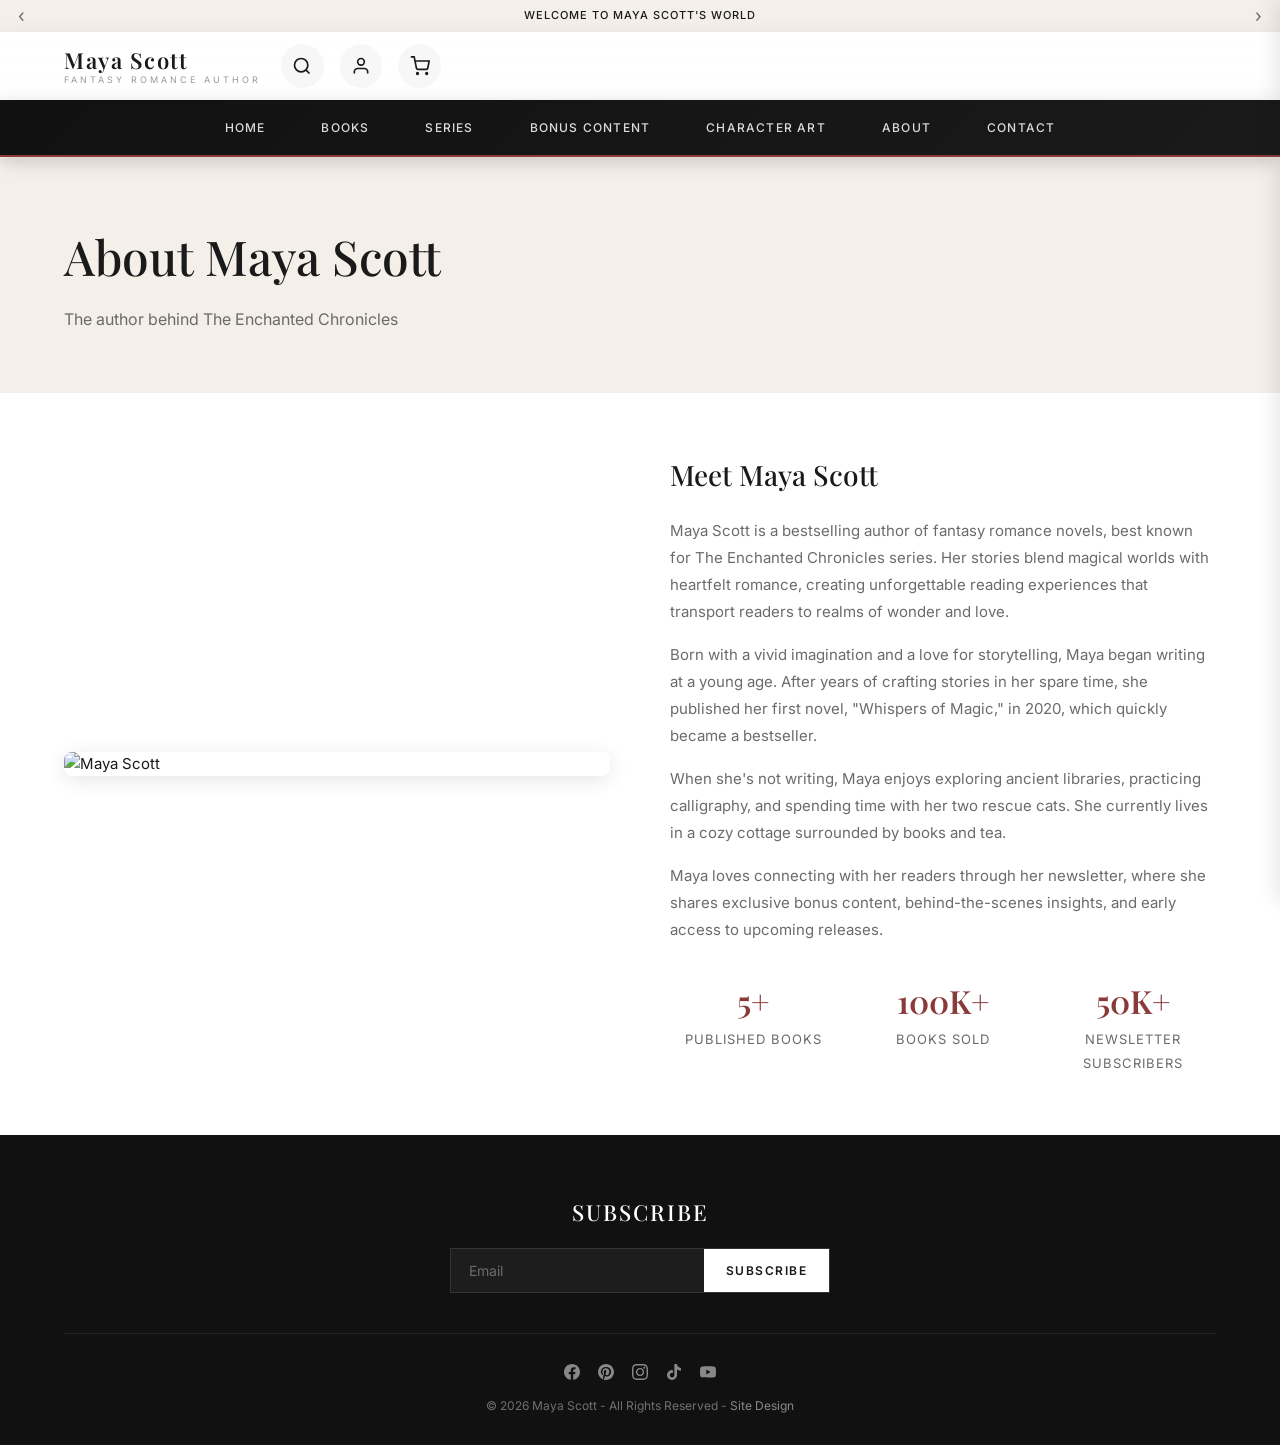
==== about.html @ 115604c7 "Initial commit — static author website prototype with 9 pages, client-side cart, and placeholder con" ====
<!DOCTYPE html>
<html lang="en">
<head>
  <meta charset="UTF-8">
  <meta name="viewport" content="width=device-width, initial-scale=1.0">
  <title>About - Maya Scott</title>
  <link rel="preconnect" href="https://fonts.googleapis.com">
  <link rel="preconnect" href="https://fonts.gstatic.com" crossorigin>
  <link href="https://fonts.googleapis.com/css2?family=Playfair+Display:ital,wght@0,400;0,500;0,600;0,700;1,400;1,500&family=Inter:wght@300;400;500;600&display=swap" rel="stylesheet">
  <link rel="stylesheet" href="css/style.css">
</head>
<body>
  <a class="skip-link" href="#MainContent">Skip to content</a>

  <!-- Cart Drawer -->
  <div class="cart-drawer-overlay" id="cartOverlay"></div>
  <div class="cart-drawer" id="cartDrawer">
    <div class="cart-drawer-header">
      <h3>Your cart</h3>
      <button class="cart-drawer-close" id="cartClose">&times;</button>
    </div>
    <div class="cart-drawer-body">
      <div class="cart-empty">
        <p>Your cart is empty</p>
        <a href="#" class="btn btn-primary btn-sm" id="continueShopping">Continue shopping</a>
        <div class="cart-login-prompt">
          <p>Have an account?</p>
          <a href="#">Log in</a> to check out faster.
        </div>
      </div>
    </div>
  </div>


  <!-- Announcement Bar Slider -->
  <div class="announcement-bar">
    <div class="announcement-slider" id="announcementSlider">
      <div class="announcement-slide active">Welcome to Maya Scott's World</div>
      <div class="announcement-slide">NEW RELEASE COMING SOON!</div>
      <div class="announcement-slide">FOLLOW MAYA ON SOCIALS</div>
      <div class="announcement-slide">GET EXCLUSIVE BONUS CONTENT!</div>
    </div>
    <button class="announcement-prev" id="announcePrev">&lsaquo;</button>
    <button class="announcement-next" id="announceNext">&rsaquo;</button>
  </div>

  <!-- Header -->
  <header class="site-header">
    <div class="header-inner">
      <button class="mobile-menu-btn" id="mobileMenuBtn" aria-label="Menu">
        <span></span><span></span><span></span>
      </button>

      <div class="logo">
        <a href="index.html">
          <span class="logo-name">Maya Scott</span>
          <span class="logo-tagline">Fantasy Romance Author</span>
        </a>
      </div>

      <div class="header-icons">
        <button class="header-icon search-toggle" id="searchToggle" aria-label="Search">
          <svg viewBox="0 0 24 24" fill="none" stroke="currentColor" stroke-width="2"><circle cx="11" cy="11" r="8"/><path d="M21 21l-4.35-4.35"/></svg>
        </button>
        <a href="#" class="header-icon" aria-label="Log in">
          <svg viewBox="0 0 24 24" fill="none" stroke="currentColor" stroke-width="2"><path d="M20 21v-2a4 4 0 0 0-4-4H8a4 4 0 0 0-4 4v2"/><circle cx="12" cy="7" r="4"/></svg>
        </a>
        <button class="header-icon cart-toggle" id="cartToggle" aria-label="Cart">
          <svg viewBox="0 0 24 24" fill="none" stroke="currentColor" stroke-width="2"><circle cx="9" cy="21" r="1"/><circle cx="20" cy="21" r="1"/><path d="M1 1h4l2.68 13.39a2 2 0 0 0 2 1.61h9.72a2 2 0 0 0 2-1.61L23 6H6"/></svg>
        </button>
      </div>
    </div>

    <!-- Main Navigation -->
    <nav class="main-nav" id="mainNav">
      <ul class="nav-list">
        <li><a href="index.html">Home</a></li>
        <li><a href="books.html">Books</a></li>
        <li><a href="series.html">Series</a></li>
        <li><a href="bonus-content.html">Bonus Content</a></li>
        <li><a href="character-art.html">Character Art</a></li>
        <li><a href="about.html">About</a></li>
        <li><a href="contact.html">Contact</a></li>
      </ul>
    </nav>

    <!-- Search Overlay -->
    <div class="search-overlay" id="searchOverlay">
      <div class="search-modal">
        <button class="search-close" id="searchClose">&times;</button>
        <form class="search-form">
          <input type="text" placeholder="Search" autofocus>
          <button type="submit" aria-label="Search">
            <svg viewBox="0 0 24 24" fill="none" stroke="currentColor" stroke-width="2"><circle cx="11" cy="11" r="8"/><path d="M21 21l-4.35-4.35"/></svg>
          </button>
        </form>
      </div>
    </div>
  </header>

  <!-- Mobile Navigation Overlay -->
  <div class="mobile-nav-overlay" id="mobileNavOverlay">
    <div class="mobile-nav-panel">
      <button class="mobile-nav-close" id="mobileNavClose">&times;</button>
      <ul class="mobile-nav-list">
        <li><a href="index.html">Home</a></li>
        <li><a href="books.html">Books</a></li>
        <li><a href="series.html">Series</a></li>
        <li><a href="bonus-content.html">Bonus Content</a></li>
        <li><a href="character-art.html">Character Art</a></li>
        <li><a href="about.html">About</a></li>
        <li><a href="contact.html">Contact</a></li>
      </ul>
    </div>
  </div>

  <main id="MainContent">
    <!-- Page Header -->
    <section class="page-header">
      <div class="container">
        <h1>About Maya Scott</h1>
        <p>The author behind The Enchanted Chronicles</p>
      </div>
    </section>

    <!-- About Content -->
    <section class="about-section">
      <div class="container">
        <div class="about-content">
          <div class="about-image">
            <img src="https://placehold.co/500x600/d4c5b0/333333?text=Maya+Scott+Author+Photo" alt="Maya Scott">
          </div>
          <div class="about-text">
            <h2>Meet Maya Scott</h2>
            <p>Maya Scott is a bestselling author of fantasy romance novels, best known for The Enchanted Chronicles series. Her stories blend magical worlds with heartfelt romance, creating unforgettable reading experiences that transport readers to realms of wonder and love.</p>
            <p>Born with a vivid imagination and a love for storytelling, Maya began writing at a young age. After years of crafting stories in her spare time, she published her first novel, "Whispers of Magic," in 2020, which quickly became a bestseller.</p>
            <p>When she's not writing, Maya enjoys exploring ancient libraries, practicing calligraphy, and spending time with her two rescue cats. She currently lives in a cozy cottage surrounded by books and tea.</p>
            <p>Maya loves connecting with her readers through her newsletter, where she shares exclusive bonus content, behind-the-scenes insights, and early access to upcoming releases.</p>
            
            <div class="about-stats">
              <div class="stat-item">
                <span class="stat-number">5+</span>
                <span class="stat-label">Published Books</span>
              </div>
              <div class="stat-item">
                <span class="stat-number">100K+</span>
                <span class="stat-label">Books Sold</span>
              </div>
              <div class="stat-item">
                <span class="stat-number">50K+</span>
                <span class="stat-label">Newsletter Subscribers</span>
              </div>
            </div>
          </div>
        </div>
      </div>
    </section>
  </main>

  <!-- Footer -->
  <footer class="site-footer">
    <div class="container">
      <div class="footer-newsletter">
        <h3>SUBSCRIBE</h3>
        <form class="footer-newsletter-form" action="subscribe.php" method="POST">
          <input type="email" name="email" placeholder="Email" required>
          <button type="submit" class="btn-subscribe">Subscribe</button>
        </form>
      </div>
      <div class="footer-bottom">
        <div class="footer-social">
          <a href="#" aria-label="Facebook"><svg viewBox="0 0 24 24" fill="currentColor"><path d="M24 12.073c0-6.627-5.373-12-12-12s-12 5.373-12 12c0 5.99 4.388 10.954 10.125 11.854v-8.385H7.078v-3.47h3.047V9.43c0-3.007 1.792-4.669 4.533-4.669 1.312 0 2.686.235 2.686.235v2.953H15.83c-1.491 0-1.956.925-1.956 1.874v2.25h3.328l-.532 3.47h-2.796v8.385C19.612 23.027 24 18.062 24 12.073z"/></svg></a>
          <a href="#" aria-label="Pinterest"><svg viewBox="0 0 24 24" fill="currentColor"><path d="M12 0C5.373 0 0 5.372 0 12c0 5.084 3.163 9.426 7.627 11.174-.105-.949-.2-2.403.042-3.438.218-.932 1.407-5.965 1.407-5.965s-.359-.719-.359-1.782c0-1.668.967-2.914 2.171-2.914 1.023 0 1.518.769 1.518 1.69 0 1.029-.655 2.568-.994 3.995-.283 1.194.599 2.169 1.777 2.169 2.133 0 3.772-2.249 3.772-5.495 0-2.873-2.064-4.882-5.012-4.882-3.414 0-5.418 2.561-5.418 5.207 0 1.031.397 2.138.893 2.738a.36.36 0 0 1 .083.345l-.333 1.36c-.053.22-.174.267-.402.161-1.499-.698-2.436-2.889-2.436-4.649 0-3.785 2.75-7.262 7.929-7.262 4.163 0 7.398 2.967 7.398 6.931 0 4.136-2.607 7.464-6.227 7.464-1.216 0-2.359-.631-2.75-1.378l-.748 2.853c-.271 1.043-1.002 2.35-1.492 3.146C9.57 23.812 10.763 24 12 24c6.627 0 12-5.373 12-12 0-6.628-5.373-12-12-12z"/></svg></a>
          <a href="#" aria-label="Instagram"><svg viewBox="0 0 24 24" fill="currentColor"><path d="M12 2.163c3.204 0 3.584.012 4.85.07 3.252.148 4.771 1.691 4.919 4.919.058 1.265.069 1.645.069 4.849 0 3.205-.012 3.584-.069 4.849-.149 3.225-1.664 4.771-4.919 4.919-1.266.058-1.644.07-4.85.07-3.204 0-3.584-.012-4.849-.07-3.26-.149-4.771-1.699-4.919-4.92-.058-1.265-.07-1.644-.07-4.849 0-3.204.013-3.583.07-4.849.149-3.227 1.664-4.771 4.919-4.919 1.266-.057 1.645-.069 4.849-.069zm0-2.163c-3.259 0-3.667.014-4.947.072-4.358.2-6.78 2.618-6.98 6.98-.059 1.281-.073 1.689-.073 4.948 0 3.259.014 3.668.072 4.948.2 4.358 2.618 6.78 6.98 6.98 1.281.058 1.689.072 4.948.072 3.259 0 3.668-.014 4.948-.072 4.354-.2 6.782-2.618 6.979-6.98.059-1.28.073-1.689.073-4.948 0-3.259-.014-3.667-.072-4.947-.196-4.354-2.617-6.78-6.979-6.98-1.281-.059-1.69-.073-4.949-.073zm0 5.838c-3.403 0-6.162 2.759-6.162 6.162s2.759 6.163 6.162 6.163 6.162-2.759 6.162-6.163c0-3.403-2.759-6.162-6.162-6.162zm0 10.162c-2.209 0-4-1.79-4-4 0-2.209 1.791-4 4-4s4 1.791 4 4c0 2.21-1.791 4-4 4zm6.406-11.845c-.796 0-1.441.645-1.441 1.44s.645 1.44 1.441 1.44c.795 0 1.439-.645 1.439-1.44s-.644-1.44-1.439-1.44z"/></svg></a>
          <a href="#" aria-label="TikTok"><svg viewBox="0 0 24 24" fill="currentColor"><path d="M12.525.02c1.31-.02 2.61-.01 3.91-.02.08 1.53.63 3.09 1.75 4.17 1.12 1.11 2.7 1.62 4.24 1.79v4.03c-1.44-.05-2.89-.35-4.2-.97-.57-.26-1.1-.59-1.62-.93-.01 2.92.01 5.84-.02 8.75-.08 1.4-.54 2.79-1.35 3.94-1.31 1.92-3.58 3.17-5.91 3.21-1.43.08-2.86-.31-4.08-1.03-2.02-1.19-3.44-3.37-3.65-5.71-.02-.5-.03-1-.01-1.49.18-1.9 1.12-3.72 2.58-4.96 1.66-1.44 3.98-2.13 6.15-1.72.02 1.48-.04 2.96-.04 4.44-.99-.32-2.15-.23-3.02.37-.63.41-1.11 1.04-1.36 1.75-.21.51-.15 1.07-.14 1.61.24 1.64 1.82 3.02 3.5 2.87 1.12-.01 2.19-.66 2.77-1.61.19-.33.4-.67.41-1.06.1-1.79.06-3.57.07-5.36.01-4.03-.01-8.05.02-12.07z"/></svg></a>
          <a href="#" aria-label="YouTube"><svg viewBox="0 0 24 24" fill="currentColor"><path d="M23.498 6.186a3.016 3.016 0 0 0-2.122-2.136C19.505 3.545 12 3.545 12 3.545s-7.505 0-9.377.505A3.017 3.017 0 0 0 .502 6.186C0 8.07 0 12 0 12s0 3.93.502 5.814a3.016 3.016 0 0 0 2.122 2.136c1.871.505 9.376.505 9.376.505s7.505 0 9.377-.505a3.015 3.015 0 0 0 2.122-2.136C24 15.93 24 12 24 12s0-3.93-.502-5.814zM9.545 15.568V8.432L15.818 12l-6.273 3.568z"/></svg></a>
        </div>
        <p>&copy; 2026 Maya Scott - All Rights Reserved - <a href="#">Site Design</a></p>
      </div>
    </div>
  </footer>

  <script src="js/main.js"></script>
</body>
</html>
---- css/style.css ----
*,
*::before,
*::after {
  box-sizing: border-box;
  margin: 0;
  padding: 0;
}

:root {
  --color-bg: #ffffff;
  --color-text: #1a1a1a;
  --color-text-light: #6b6b6b;
  --color-text-lighter: #999999;
  --color-accent: #8b3a3a;
  --color-border: #e8e8e8;
  --color-bg-dark: #111111;
  --color-bg-announce: #f4efe8;
  --color-bg-topbar: #0d0d0d;
  --color-sale: #d1453a;
  --color-sale-bg: #d1453a;
  --color-gold: #d4a017;
  --font-heading: 'Playfair Display', Georgia, 'Times New Roman', serif;
  --font-body: 'Inter', -apple-system, BlinkMacSystemFont, 'Segoe UI', Roboto, sans-serif;
  --max-width: 1200px;
}

html {
  scroll-behavior: smooth;
}

body {
  font-family: var(--font-body);
  font-size: 15px;
  color: var(--color-text);
  background: var(--color-bg);
  line-height: 1.6;
  overflow-x: hidden;
}

img {
  max-width: 100%;
  height: auto;
  display: block;
}

a {
  color: inherit;
  text-decoration: none;
  transition: color 0.2s, transform 0.3s;
}

ul {
  list-style: none;
}

button {
  font-family: inherit;
  cursor: pointer;
  border: none;
  background: none;
}

input {
  font-family: inherit;
}

.skip-link {
  position: absolute;
  top: -100px;
  left: 0;
  background: var(--color-text);
  color: #fff;
  padding: 8px 16px;
  z-index: 1000;
  font-size: 14px;
}

.skip-link:focus {
  top: 0;
}

.container {
  width: 100%;
  max-width: var(--max-width);
  margin: 0 auto;
  padding: 0 24px;
}

/* ===== ANIMATIONS ===== */
@keyframes fadeInUp {
  from {
    opacity: 0;
    transform: translateY(30px);
  }
  to {
    opacity: 1;
    transform: translateY(0);
  }
}

@keyframes fadeIn {
  from {
    opacity: 0;
  }
  to {
    opacity: 1;
  }
}

@keyframes scaleIn {
  from {
    opacity: 0;
    transform: scale(0.9);
  }
  to {
    opacity: 1;
    transform: scale(1);
  }
}

@keyframes float {
  0%, 100% {
    transform: translateY(0);
  }
  50% {
    transform: translateY(-10px);
  }
}

@keyframes pulse {
  0%, 100% {
    transform: scale(1);
  }
  50% {
    transform: scale(1.05);
  }
}

/* ===== GLOBAL ANIMATIONS ===== */
.hero,
.featured-collection,
.upcoming-section,
.character-art-section,
.bonus-content-section,
.testimonials,
.contact-section,
.about-section,
.books-section {
  animation: fadeInUp 0.6s ease-out;
}

.product-card,
.upcoming-card,
.character-card,
.bonus-card {
  animation: scaleIn 0.5s ease-out;
  transition: transform 0.3s ease, box-shadow 0.3s ease;
  transform-style: preserve-3d;
  perspective: 1000px;
}

.product-card:hover,
.upcoming-card:hover,
.character-card:hover,
.bonus-card:hover {
  transform: translateY(-8px) rotateX(5deg) rotateY(2deg);
  box-shadow: 0 12px 30px rgba(0,0,0,0.15);
}

.btn {
  transition: all 0.3s cubic-bezier(0.4, 0, 0.2, 1);
}

.btn:hover {
  transform: translateY(-2px) scale(1.02);
  box-shadow: 0 4px 15px rgba(0,0,0,0.2);
}

.btn:active {
  transform: translateY(0) scale(0.98);
}

.product-image img,
.upcoming-image img,
.character-image img {
  transition: transform 0.4s cubic-bezier(0.4, 0, 0.2, 1);
  backface-visibility: hidden;
}

.product-card:hover .product-image img,
.upcoming-card:hover .upcoming-image img,
.character-card:hover .character-image img {
  transform: scale(1.08) rotateX(-2deg);
}

.nav-list a {
  position: relative;
  transition: color 0.3s ease;
}

.nav-list a::after {
  content: '';
  position: absolute;
  bottom: -4px;
  left: 0;
  width: 0;
  height: 2px;
  background: var(--color-accent);
  transition: width 0.3s ease;
}

.nav-list a:hover::after {
  width: 100%;
}

.nav-list a:hover {
  color: var(--color-accent);
}

/* ===== CONTAINER ===== */
.container {
  width: 100%;
  max-width: var(--max-width);
  margin: 0 auto;
  padding: 0 24px;
  text-align: left;
}

/* ===== HERO SLIDES ===== */
.hero-slide {
  animation: fadeIn 0.8s ease-out;
}

.hero-slide img {
  transition: transform 0.5s ease;
}

.hero-slide:hover img {
  transform: scale(1.02);
}



/* ===== PRODUCT GRID ===== */
.product-grid {
  display: grid;
  grid-template-columns: repeat(auto-fill, minmax(210px, 1fr));
  gap: 20px;
}

/* ===== UNIFORM CARD STYLING ===== */
.product-card,
.upcoming-card,
.character-card,
.bonus-card {
  width: 100%;
  max-width: 280px;
  background: var(--color-bg);
  border-radius: 8px;
  overflow: hidden;
  box-shadow: 0 2px 12px rgba(0,0,0,0.06);
  display: flex;
  flex-direction: column;
  height: 100%;
  min-height: 420px;
}

.product-image,
.upcoming-image,
.character-image {
  width: 100%;
  aspect-ratio: 2/3;
  overflow: hidden;
  flex-shrink: 0;
}

.product-image img,
.upcoming-image img,
.character-image img {
  width: 100%;
  height: 100%;
  object-fit: cover;
  transition: transform 0.4s cubic-bezier(0.4, 0, 0.2, 1);
  backface-visibility: hidden;
}

.product-info,
.upcoming-info,
.character-info,
.bonus-content {
  padding: 20px;
  text-align: center;
  flex-grow: 1;
  display: flex;
  flex-direction: column;
  justify-content: space-between;
}

.product-info h3,
.upcoming-info h3,
.character-info h3,
.bonus-content h3 {
  font-family: var(--font-heading);
  font-size: 16px;
  font-weight: 500;
  margin-bottom: 8px;
  color: var(--color-text);
  line-height: 1.3;
  min-height: 42px;
  display: flex;
  align-items: center;
  justify-content: center;
}

.product-description,
.upcoming-series,
.character-info p {
  font-size: 13px;
  color: var(--color-text-light);
  line-height: 1.5;
  margin-bottom: 12px;
  min-height: 39px;
}

/* ===== SECTION TITLES ===== */
.section-title {
  font-family: var(--font-heading);
  font-size: clamp(24px, 3vw, 34px);
  text-align: center;
  margin-bottom: 36px;
  font-weight: 500;
  animation: fadeIn 0.8s ease-out;
}

/* ===== CART DRAWER ===== */
.cart-drawer-overlay {
  display: none;
  position: fixed;
  inset: 0;
  background: rgba(0,0,0,0.4);
  z-index: 300;
  animation: fadeIn 0.3s ease;
}

.cart-drawer-overlay.open {
  display: block;
}

.cart-drawer {
  position: fixed;
  top: 0;
  right: -400px;
  width: 400px;
  max-width: 90vw;
  height: 100%;
  background: var(--color-bg);
  z-index: 301;
  transition: right 0.35s ease;
  box-shadow: -4px 0 20px rgba(0,0,0,0.1);
}

.cart-drawer.open {
  right: 0;
}

.cart-drawer-header {
  display: flex;
  justify-content: space-between;
  align-items: center;
  padding: 20px 24px;
  border-bottom: 1px solid var(--color-border);
}

.cart-drawer-header h3 {
  font-family: var(--font-heading);
  font-size: 20px;
  font-weight: 500;
}

.cart-drawer-close {
  font-size: 28px;
  color: var(--color-text-light);
  padding: 4px;
  line-height: 1;
}

.cart-drawer-body {
  padding: 24px;
  max-height: calc(100vh - 80px);
  overflow-y: auto;
}

.cart-items {
  display: flex;
  flex-direction: column;
  gap: 20px;
}

.cart-item {
  display: flex;
  gap: 16px;
  padding-bottom: 20px;
  border-bottom: 1px solid var(--color-border);
  animation: fadeIn 0.3s ease;
}

.cart-item-image {
  width: 80px;
  height: 100px;
  object-fit: cover;
  border-radius: 4px;
}

.cart-item-details {
  flex: 1;
}

.cart-item-details h4 {
  font-family: var(--font-heading);
  font-size: 14px;
  margin-bottom: 4px;
}

.cart-item-details p {
  font-size: 14px;
  color: var(--color-accent);
  margin-bottom: 8px;
}

.cart-item-quantity {
  display: flex;
  align-items: center;
  gap: 12px;
}

.quantity-btn {
  width: 28px;
  height: 28px;
  border: 1px solid var(--color-border);
  background: var(--color-bg);
  border-radius: 4px;
  cursor: pointer;
  transition: all 0.2s;
}

.quantity-btn:hover {
  background: var(--color-accent);
  color: #fff;
  border-color: var(--color-accent);
}

.cart-item-remove {
  width: 28px;
  height: 28px;
  border: none;
  background: rgba(0,0,0,0.05);
  border-radius: 50%;
  cursor: pointer;
  transition: all 0.2s;
}

.cart-item-remove:hover {
  background: #c62828;
  color: #fff;
}

.cart-footer {
  margin-top: 24px;
  padding-top: 20px;
  border-top: 1px solid var(--color-border);
}

.cart-total {
  display: flex;
  justify-content: space-between;
  font-size: 18px;
  font-weight: 600;
  margin-bottom: 16px;
}

.btn-full {
  width: 100%;
}

/* ===== FOOTER SOCIAL ===== */
.footer-social {
  display: flex;
  justify-content: center;
  gap: 18px;
  margin-bottom: 16px;
}

.footer-social a {
  color: rgba(255,255,255,0.4);
  transition: color 0.2s;
  display: flex;
  align-items: center;
  line-height: 0;
}

.footer-social a:hover {
  color: #fff;
}

.footer-social svg {
  width: 16px;
  height: 16px;
}

/* ===== ANNOUNCEMENT BAR ===== */
.announcement-bar {
  background: var(--color-bg-announce);
  text-align: center;
  position: relative;
  overflow: hidden;
}

.announcement-slider {
  position: relative;
  height: 32px;
}

.announcement-slide {
  position: absolute;
  inset: 0;
  display: flex;
  align-items: center;
  justify-content: center;
  font-size: 11px;
  letter-spacing: 1px;
  text-transform: uppercase;
  font-weight: 500;
  opacity: 0;
  transition: opacity 0.4s ease;
  padding: 0 50px;
}

.announcement-slide.active {
  opacity: 1;
}

.announcement-prev,
.announcement-next {
  position: absolute;
  top: 50%;
  transform: translateY(-50%);
  z-index: 2;
  color: var(--color-text-light);
  font-size: 18px;
  padding: 4px 10px;
  background: transparent;
  line-height: 1;
}

.announcement-prev { left: 8px; }
.announcement-next { right: 8px; }

/* ===== HEADER ===== */
.site-header {
  background: linear-gradient(180deg, rgba(255,255,255,0.95) 0%, rgba(255,255,255,0.98) 100%);
  position: sticky;
  top: 0;
  z-index: 100;
  backdrop-filter: blur(10px);
  border-bottom: 1px solid rgba(0,0,0,0.05);
  box-shadow: 0 2px 20px rgba(0,0,0,0.05);
  transition: all 0.3s ease;
}

.site-header.scrolled {
  background: rgba(255,255,255,0.98);
  box-shadow: 0 4px 30px rgba(0,0,0,0.1);
}

.header-inner {
  max-width: var(--max-width);
  margin: 0 auto;
  padding: 12px 24px;
  display: flex;
  align-items: center;
  gap: 20px;
}

.logo {
  flex: 0 0 auto;
  display: flex;
  align-items: center;
}

.mobile-menu-btn {
  display: none;
  flex-direction: column;
  gap: 5px;
  padding: 8px;
  border-radius: 4px;
  transition: background 0.2s;
  width: 44px;
  flex-shrink: 0;
}

.mobile-menu-btn:hover {
  background: rgba(0,0,0,0.05);
}

.mobile-menu-btn span {
  display: block;
  width: 24px;
  height: 2px;
  background: var(--color-text);
  border-radius: 2px;
  transition: all 0.3s ease;
}

.mobile-menu-btn:hover span {
  background: var(--color-accent);
}

.logo img {
  height: 55px;
  width: auto;
  margin: 0 auto;
}

.logo a {
  display: flex;
  flex-direction: column;
  text-decoration: none;
}

.logo-name {
  font-family: var(--font-heading);
  font-size: 22px;
  font-weight: 600;
  line-height: 1.1;
  color: var(--color-text);
  letter-spacing: 1.5px;
  transition: color 0.2s ease;
}

.logo a:hover .logo-name {
  color: var(--color-accent);
}

.logo-tagline {
  font-family: var(--font-body);
  font-size: 9px;
  font-weight: 400;
  letter-spacing: 3px;
  text-transform: uppercase;
  color: var(--color-text-lighter);
  line-height: 1;
  margin-top: 3px;
}

.header-icons {
  display: flex;
  align-items: center;
  gap: 16px;
  width: 160px;
  justify-content: flex-end;
}

.header-icon {
  color: var(--color-text);
  width: 44px;
  height: 44px;
  display: flex;
  align-items: center;
  justify-content: center;
  border-radius: 50%;
  background: rgba(0,0,0,0.03);
  transition: all 0.3s cubic-bezier(0.4, 0, 0.2, 1);
  position: relative;
}

.header-icon svg {
  width: 20px;
  height: 20px;
  transition: transform 0.3s ease;
}

.header-icon:hover {
  background: var(--color-accent);
  color: #fff;
  transform: translateY(-2px) scale(1.05);
  box-shadow: 0 4px 15px rgba(139, 58, 58, 0.3);
}

.header-icon:hover svg {
  transform: rotate(5deg);
}

.header-icon:active {
  transform: translateY(0) scale(0.95);
}

/* ===== MAIN NAVIGATION ===== */
.main-nav {
  background: linear-gradient(135deg, var(--color-bg-dark) 0%, #1a1a1a 100%);
  padding: 12px 0;
  border-bottom: 2px solid var(--color-accent);
  box-shadow: 0 4px 20px rgba(0,0,0,0.15);
}

.nav-list {
  display: flex;
  justify-content: center;
  gap: 28px;
  list-style: none;
  margin: 0;
  padding: 0;
}

.nav-list li {
  position: relative;
}

.nav-list a {
  color: rgba(255,255,255,0.85);
  font-size: 12px;
  font-weight: 500;
  text-transform: uppercase;
  letter-spacing: 1.2px;
  padding: 6px 14px;
  border-radius: 16px;
  transition: all 0.3s cubic-bezier(0.4, 0, 0.2, 1);
  position: relative;
  display: block;
}

.nav-list a::before {
  content: '';
  position: absolute;
  inset: 0;
  border-radius: 20px;
  background: var(--color-accent);
  transform: scale(0);
  transition: transform 0.3s cubic-bezier(0.4, 0, 0.2, 1);
  z-index: -1;
}

.nav-list a:hover {
  color: #fff;
  transform: translateY(-2px);
}

.nav-list a:hover::before {
  transform: scale(1);
}

.nav-list a.active {
  color: #fff;
  background: var(--color-accent);
  box-shadow: 0 4px 15px rgba(139, 58, 58, 0.4);
}

.dropdown-toggle {
  display: flex;
  align-items: center;
  gap: 4px;
}

.dropdown-arrow {
  font-size: 10px;
}

.dropdown-menu {
  position: absolute;
  top: 100%;
  left: 50%;
  transform: translateX(-50%) translateY(4px);
  background: var(--color-bg);
  border: 1px solid var(--color-border);
  min-width: 200px;
  opacity: 0;
  visibility: hidden;
  transition: all 0.2s ease;
  z-index: 50;
  box-shadow: 0 4px 16px rgba(0,0,0,0.08);
}

.dropdown:hover .dropdown-menu {
  opacity: 1;
  visibility: visible;
  transform: translateX(-50%) translateY(0);
}

.dropdown-menu li a {
  display: block;
  padding: 10px 22px;
  font-size: 13px;
  color: var(--color-text);
  transition: background 0.15s;
  text-transform: uppercase;
  letter-spacing: 1px;
}

.dropdown-menu li a:hover {
  background: var(--color-bg-announce);
}

/* Nav Social */
.nav-social {
  display: flex;
  align-items: center;
  gap: 10px;
}

.nav-social a {
  width: 32px;
  height: 32px;
  display: flex;
  align-items: center;
  justify-content: center;
  border-radius: 50%;
  background: rgba(255,255,255,0.1);
  transition: all 0.3s cubic-bezier(0.4, 0, 0.2, 1);
}

.nav-social a svg {
  width: 12px;
  height: 12px;
  color: rgba(255,255,255,0.7);
  transition: all 0.3s ease;
}

.nav-social a:hover {
  background: var(--color-accent);
  transform: rotate(10deg) scale(1.1);
}

.nav-social a:hover svg {
  color: #fff;
}

/* ===== SEARCH OVERLAY ===== */
.search-overlay {
  display: none;
  position: absolute;
  top: 100%;
  left: 0;
  right: 0;
  background: var(--color-bg);
  border-top: 1px solid var(--color-border);
  box-shadow: 0 4px 12px rgba(0,0,0,0.06);
  z-index: 99;
  padding: 20px;
}

.search-overlay.open {
  display: block;
}

.search-modal {
  max-width: 600px;
  margin: 0 auto;
  position: relative;
}

.search-close {
  position: absolute;
  right: 0;
  top: -40px;
  font-size: 28px;
  color: var(--color-text-light);
  padding: 4px;
  line-height: 1;
}

.search-form {
  display: flex;
  align-items: center;
  border-bottom: 1px solid var(--color-border);
  padding-bottom: 8px;
}

.search-form input {
  flex: 1;
  border: none;
  font-size: 18px;
  padding: 8px 0;
  outline: none;
  background: transparent;
}

.search-form button {
  padding: 4px 8px;
  color: var(--color-text-light);
  display: flex;
}

.search-form button svg {
  width: 20px;
  height: 20px;
}

/* ===== MOBILE NAV ===== */
.mobile-nav-overlay {
  display: none;
  position: fixed;
  inset: 0;
  background: rgba(0,0,0,0.4);
  z-index: 200;
}

.mobile-nav-overlay.open {
  display: block;
}

.mobile-nav-panel {
  background: var(--color-bg);
  width: 300px;
  max-width: 80vw;
  height: 100%;
  overflow-y: auto;
  padding: 24px;
  position: relative;
}

.mobile-nav-close {
  position: absolute;
  top: 16px;
  right: 16px;
  font-size: 28px;
  color: var(--color-text-light);
  line-height: 1;
}

.mobile-nav-list {
  margin-top: 36px;
}

.mobile-nav-list > li > a {
  display: block;
  padding: 14px 0;
  font-size: 13px;
  letter-spacing: 1.5px;
  text-transform: uppercase;
  font-weight: 500;
  border-bottom: 1px solid var(--color-border);
}

.mobile-dropdown-toggle {
  display: flex;
  justify-content: space-between;
  align-items: center;
}

.mobile-dropdown-toggle span {
  font-size: 12px;
  transition: transform 0.2s;
}

.mobile-dropdown.open .mobile-dropdown-toggle span {
  transform: rotate(180deg);
}

.mobile-dropdown-menu {
  display: none;
  padding-left: 16px;
}

.mobile-dropdown.open .mobile-dropdown-menu {
  display: block;
}

.mobile-dropdown-menu li a {
  display: block;
  padding: 10px 0;
  font-size: 13px;
  color: var(--color-text-light);
  text-transform: uppercase;
  letter-spacing: 1px;
}

.mobile-nav-social {
  display: flex;
  gap: 16px;
  margin-top: 30px;
  padding-top: 24px;
  border-top: 1px solid var(--color-border);
}

.mobile-nav-social a {
  color: var(--color-text-light);
  transition: color 0.2s;
  display: flex;
}

.mobile-nav-social a:hover {
  color: var(--color-text);
}

.mobile-nav-social svg {
  width: 18px;
  height: 18px;
}

/* ===== HERO ===== */
.hero {
  position: relative;
  overflow: hidden;
}

.hero-slider {
  position: relative;
}

.hero-slide {
  display: none;
}

.hero-slide.active {
  display: block;
}

.hero-slide a {
  display: block;
  line-height: 0;
}

.hero-slide img {
  width: 100%;
  height: auto;
  min-height: 300px;
  object-fit: cover;
}

.hero-nav {
  position: absolute;
  bottom: 20px;
  left: 50%;
  transform: translateX(-50%);
  display: flex;
  gap: 8px;
  z-index: 5;
}

.hero-dot {
  width: 9px;
  height: 9px;
  border-radius: 50%;
  border: 2px solid rgba(255,255,255,0.7);
  background: transparent;
  padding: 0;
  transition: all 0.2s;
}

.hero-dot.active {
  background: #fff;
  border-color: #fff;
}

/* ===== IMAGE BANNER ===== */
.image-banner {
  width: 100%;
  line-height: 0;
}

.image-banner a {
  display: block;
}

.image-banner img {
  width: 100%;
  height: auto;
}

/* ===== FEATURED COLLECTION ===== */
.featured-collection {
  padding: 50px 0 60px;
}

/* ===== UPCOMING/PREORDER SECTION ===== */
.upcoming-section {
  padding: 50px 0 60px;
  background: var(--color-bg-announce);
}

.upcoming-grid {
  display: grid;
  grid-template-columns: repeat(auto-fill, minmax(280px, 1fr));
  gap: 30px;
  justify-items: center;
}

.upcoming-card {
  background: var(--color-bg);
  border-radius: 8px;
  overflow: hidden;
  box-shadow: 0 2px 12px rgba(0,0,0,0.06);
  transition: transform 0.25s ease;
  width: 100%;
  max-width: 280px;
  display: flex;
  flex-direction: column;
  height: 100%;
  min-height: 420px;
}

.upcoming-card:hover {
  transform: translateY(-5px);
}

.upcoming-image {
  position: relative;
  aspect-ratio: 2/3;
  overflow: hidden;
  flex-shrink: 0;
}

.upcoming-image img {
  width: 100%;
  height: 100%;
  object-fit: cover;
}

.upcoming-badge {
  position: absolute;
  top: 12px;
  left: 12px;
  background: var(--color-accent);
  color: #fff;
  font-size: 11px;
  font-weight: 600;
  letter-spacing: 0.8px;
  text-transform: uppercase;
  padding: 6px 12px;
  z-index: 2;
}

.upcoming-badge.preorder {
  background: var(--color-gold);
}

.upcoming-info {
  padding: 20px;
  text-align: center;
  flex-grow: 1;
  display: flex;
  flex-direction: column;
  justify-content: space-between;
}

.upcoming-info h3 {
  font-family: var(--font-heading);
  font-size: 16px;
  font-weight: 500;
  margin-bottom: 8px;
  color: var(--color-text);
  line-height: 1.3;
  min-height: 42px;
  display: flex;
  align-items: center;
  justify-content: center;
}

.upcoming-series {
  font-size: 13px;
  color: var(--color-text-light);
  margin-bottom: 6px;
  min-height: 20px;
}

.upcoming-date {
  font-size: 12px;
  color: var(--color-accent);
  font-weight: 500;
  margin-bottom: 16px;
}

.btn {
  display: inline-block;
  padding: 12px 28px;
  font-size: 12px;
  letter-spacing: 1.5px;
  text-transform: uppercase;
  font-weight: 600;
  text-decoration: none;
  border: none;
  cursor: pointer;
  transition: all 0.2s;
}

.btn-primary {
  background: var(--color-text);
  color: #fff;
}

.btn-primary:hover {
  background: var(--color-accent);
}

/* ===== CHARACTER ART GALLERY ===== */
.character-art-section {
  padding: 50px 0 60px;
}

.character-gallery {
  display: grid;
  grid-template-columns: repeat(auto-fill, minmax(280px, 1fr));
  gap: 30px;
  justify-items: center;
}

.character-card {
  background: var(--color-bg);
  border-radius: 8px;
  overflow: hidden;
  box-shadow: 0 2px 12px rgba(0,0,0,0.06);
  transition: transform 0.25s ease;
  width: 100%;
  max-width: 280px;
  display: flex;
  flex-direction: column;
  height: 100%;
  min-height: 420px;
}

.character-card:hover {
  transform: translateY(-5px);
}

.character-image {
  aspect-ratio: 2/3;
  overflow: hidden;
  flex-shrink: 0;
}

.character-image img {
  width: 100%;
  height: 100%;
  object-fit: cover;
  transition: transform 0.4s ease;
}

.character-card:hover .character-image img {
  transform: scale(1.05);
}

.character-info {
  padding: 20px;
  text-align: center;
  flex-grow: 1;
  display: flex;
  flex-direction: column;
  justify-content: space-between;
}

.character-info h3 {
  font-family: var(--font-heading);
  font-size: 16px;
  font-weight: 500;
  margin-bottom: 8px;
  color: var(--color-text);
  line-height: 1.3;
  min-height: 42px;
  display: flex;
  align-items: center;
  justify-content: center;
}

.character-info p {
  font-size: 13px;
  color: var(--color-text-light);
  line-height: 1.5;
  min-height: 39px;
}

/* ===== BONUS CONTENT SECTION ===== */
.bonus-content-section {
  padding: 60px 0 70px;
  background: linear-gradient(135deg, var(--color-bg-dark) 0%, #1a1a1a 100%);
  color: #fff;
}

.bonus-content-section .section-title {
  color: #fff;
}

.bonus-content-grid {
  display: grid;
  grid-template-columns: repeat(auto-fill, minmax(280px, 1fr));
  gap: 30px;
  justify-items: center;
  margin-bottom: 40px;
}

.bonus-card {
  background: rgba(255,255,255,0.05);
  border: 1px solid rgba(255,255,255,0.1);
  border-radius: 12px;
  padding: 30px 24px;
  text-align: center;
  width: 100%;
  max-width: 280px;
  min-height: 280px;
  display: flex;
  flex-direction: column;
  justify-content: space-between;
  transition: all 0.3s ease;
}

.bonus-card:hover {
  background: rgba(255,255,255,0.1);
  transform: translateY(-5px);
}

.bonus-icon {
  width: 60px;
  height: 60px;
  margin: 0 auto 20px;
  display: flex;
  align-items: center;
  justify-content: center;
  background: rgba(255,255,255,0.1);
  border-radius: 50%;
}

.bonus-icon svg {
  width: 28px;
  height: 28px;
  color: var(--color-gold);
}

.bonus-card h3 {
  font-family: var(--font-heading);
  font-size: 18px;
  font-weight: 500;
  margin-bottom: 12px;
  color: #fff;
}

.bonus-card p {
  font-size: 14px;
  color: rgba(255,255,255,0.7);
  line-height: 1.6;
  margin-bottom: 16px;
}

.bonus-lock {
  display: inline-block;
  font-size: 12px;
  color: var(--color-gold);
  font-weight: 500;
  letter-spacing: 0.5px;
}

.bonus-cta {
  text-align: center;
  max-width: 600px;
  margin: 0 auto;
  padding: 30px;
  background: rgba(255,255,255,0.05);
  border-radius: 12px;
  border: 1px solid rgba(255,255,255,0.1);
}

.bonus-cta p {
  font-size: 16px;
  color: #fff;
  margin-bottom: 20px;
}

.bonus-newsletter-form {
  display: flex;
  gap: 10px;
  max-width: 400px;
  margin: 0 auto;
}

.bonus-newsletter-form input {
  flex: 1;
  padding: 14px 18px;
  border: 1px solid rgba(255,255,255,0.2);
  background: rgba(255,255,255,0.1);
  color: #fff;
  font-size: 14px;
  border-radius: 4px;
  outline: none;
}

.bonus-newsletter-form input::placeholder {
  color: rgba(255,255,255,0.5);
}

.bonus-newsletter-form .btn-primary {
  background: var(--color-accent);
  border-radius: 4px;
}

.bonus-newsletter-form .btn-primary:hover {
  background: var(--color-gold);
}



.product-card {
  transition: transform 0.25s ease;
}

.product-card:hover {
  transform: translateY(-3px);
}

.product-image {
  position: relative;
  display: block;
  margin-bottom: 14px;
  overflow: hidden;
  aspect-ratio: 2/3;
  background: var(--color-bg-announce);
}

.product-img-primary,
.product-img-secondary {
  position: absolute;
  top: 0;
  left: 0;
  width: 100%;
  height: 100%;
  object-fit: cover;
  transition: opacity 0.4s ease;
}

.product-img-secondary {
  opacity: 0;
}

.product-image:hover .product-img-primary {
  opacity: 0;
}

.product-image:hover .product-img-secondary {
  opacity: 1;
}

.product-badge {
  position: absolute;
  top: 10px;
  left: 10px;
  background: var(--color-sale-bg);
  color: #fff;
  font-size: 11px;
  font-weight: 600;
  letter-spacing: 0.8px;
  text-transform: uppercase;
  padding: 4px 10px;
  z-index: 2;
  border-radius: 0;
}

.product-info h3 {
  font-size: 13px;
  font-weight: 500;
  line-height: 1.5;
  margin-bottom: 6px;
}

.product-info h3 a {
  color: var(--color-text);
  transition: color 0.2s;
}

.product-info h3 a:hover {
  color: var(--color-accent);
}

.product-price {
  display: flex;
  gap: 8px;
  align-items: center;
  font-size: 14px;
}

.price-sale {
  color: var(--color-sale);
  font-weight: 600;
}

.price-compare {
  color: var(--color-text-lighter);
  text-decoration: line-through;
  font-size: 13px;
}

.price-regular {
  font-weight: 500;
  color: var(--color-text);
}

/* ===== MARQUEE ===== */
.marquee-section {
  background: var(--color-bg-announce);
  overflow: hidden;
  padding: 15px 0;
}

.marquee {
  overflow: hidden;
  white-space: nowrap;
}

.marquee-track {
  display: inline-flex;
  align-items: center;
  gap: 16px;
  animation: marqueeScroll 25s linear infinite;
}

.marquee-item {
  font-size: 13px;
  letter-spacing: 2.5px;
  text-transform: uppercase;
  font-weight: 500;
  color: var(--color-text);
}

.marquee-dot {
  color: var(--color-accent);
  font-size: 14px;
  line-height: 1;
}

@keyframes marqueeScroll {
  0% {
    transform: translateX(0);
  }
  100% {
    transform: translateX(-50%);
  }
}

/* ===== NEWSLETTER BANNER ===== */
.newsletter-banner {
  position: relative;
  overflow: hidden;
  min-height: 350px;
  display: flex;
  align-items: center;
  justify-content: center;
}

.newsletter-bg {
  position: absolute;
  inset: 0;
  background-size: cover;
  background-position: center;
  background-color: #1a1a1a;
}

.newsletter-content {
  position: relative;
  z-index: 2;
  text-align: center;
  color: #fff;
  padding: 60px 20px;
  max-width: 480px;
  width: 100%;
}

.newsletter-content h2 {
  font-family: var(--font-heading);
  font-size: clamp(30px, 4vw, 40px);
  font-weight: 600;
  margin-bottom: 8px;
  letter-spacing: 0.5px;
}

.newsletter-content p {
  font-size: 15px;
  color: rgba(255,255,255,0.85);
  margin-bottom: 20px;
  line-height: 1.6;
}

.newsletter-form {
  display: flex;
  gap: 0;
  max-width: 380px;
  margin: 24px auto 0;
  border: 1px solid rgba(255,255,255,0.25);
}

.newsletter-form input {
  flex: 1;
  padding: 13px 18px;
  border: none;
  background: rgba(255,255,255,0.08);
  color: #fff;
  font-size: 14px;
  outline: none;
  min-width: 0;
}

.newsletter-form input::placeholder {
  color: rgba(255,255,255,0.5);
}

.btn-subscribe {
  padding: 13px 22px;
  background: var(--color-bg);
  color: var(--color-text);
  font-size: 12px;
  letter-spacing: 1.5px;
  text-transform: uppercase;
  font-weight: 600;
  transition: background 0.2s;
  white-space: nowrap;
  border: none;
  cursor: pointer;
}

.btn-subscribe:hover {
  background: var(--color-bg-announce);
}

/* ===== TESTIMONIALS ===== */
.testimonials {
  padding: 60px 0 70px;
  background: var(--color-bg-announce);
  text-align: center;
}

.testimonial-slider {
  position: relative;
  min-height: 160px;
}

.testimonial {
  display: none;
  max-width: 600px;
  margin: 0 auto;
  padding: 0 20px;
}

.testimonial.active {
  display: block;
}

.stars {
  color: var(--color-gold);
  font-size: 18px;
  margin-bottom: 14px;
  letter-spacing: 3px;
}

.testimonial blockquote {
  font-family: var(--font-heading);
  font-size: clamp(15px, 2vw, 19px);
  font-style: italic;
  line-height: 1.75;
  margin-bottom: 18px;
  color: var(--color-text);
}

.testimonial cite {
  font-style: normal;
  font-size: 13px;
  color: var(--color-text-light);
}

.testimonial-nav {
  display: flex;
  justify-content: center;
  gap: 8px;
  margin-top: 28px;
}

.testimonial-dot {
  width: 9px;
  height: 9px;
  border-radius: 50%;
  border: 2px solid #ccc;
  background: transparent;
  padding: 0;
  transition: all 0.2s;
}

.testimonial-dot.active {
  background: var(--color-text);
  border-color: var(--color-text);
}

/* ===== FOOTER ===== */
.site-footer {
  background: var(--color-bg-dark);
  color: #fff;
  padding: 60px 0 30px;
}

.footer-newsletter {
  text-align: center;
  margin-bottom: 40px;
}

.footer-newsletter h3 {
  font-family: var(--font-heading);
  font-size: 22px;
  margin-bottom: 18px;
  letter-spacing: 2px;
  font-weight: 500;
}

.footer-newsletter-form {
  display: flex;
  gap: 0;
  max-width: 380px;
  margin: 0 auto;
  border: 1px solid rgba(255,255,255,0.15);
}

.footer-newsletter-form input {
  flex: 1;
  padding: 13px 18px;
  border: none;
  background: rgba(255,255,255,0.05);
  color: #fff;
  font-size: 14px;
  outline: none;
  min-width: 0;
}

.footer-newsletter-form input::placeholder {
  color: rgba(255,255,255,0.35);
}

.footer-bottom {
  text-align: center;
  padding-top: 30px;
  border-top: 1px solid rgba(255,255,255,0.08);
  font-size: 12px;
  color: rgba(255,255,255,0.4);
}

.footer-bottom a {
  color: rgba(255,255,255,0.5);
  transition: color 0.2s;
}

.footer-bottom a:hover {
  color: rgba(255,255,255,0.8);
}

/* ===== PAGE HEADER ===== */
.page-header {
  background: var(--color-bg-announce);
  padding: 60px 0;
  text-align: center;
}

.page-header h1 {
  font-family: var(--font-heading);
  font-size: clamp(32px, 4vw, 48px);
  font-weight: 500;
  margin-bottom: 12px;
  color: var(--color-text);
}

.page-header p {
  font-size: 16px;
  color: var(--color-text-light);
}

/* ===== ABOUT SECTION ===== */
.about-section {
  padding: 60px 0;
}

.about-content {
  display: grid;
  grid-template-columns: 1fr 1fr;
  gap: 60px;
  align-items: center;
}

.about-image img {
  width: 100%;
  border-radius: 8px;
  box-shadow: 0 4px 20px rgba(0,0,0,0.1);
}

.about-text h2 {
  font-family: var(--font-heading);
  font-size: 28px;
  font-weight: 500;
  margin-bottom: 20px;
  color: var(--color-text);
}

.about-text p {
  font-size: 15px;
  line-height: 1.8;
  color: var(--color-text-light);
  margin-bottom: 16px;
}

.about-stats {
  display: grid;
  grid-template-columns: repeat(3, 1fr);
  gap: 24px;
  margin-top: 32px;
}

.stat-item {
  text-align: center;
}

.stat-number {
  display: block;
  font-family: var(--font-heading);
  font-size: 32px;
  font-weight: 600;
  color: var(--color-accent);
}

.stat-label {
  font-size: 13px;
  color: var(--color-text-light);
  text-transform: uppercase;
  letter-spacing: 1px;
}

/* ===== BOOKS SECTION ===== */
.books-section {
  padding: 50px 0 60px;
}

.product-description {
  font-size: 13px;
  color: var(--color-text-light);
  margin-bottom: 12px;
}

/* ===== CONTACT SECTION ===== */
.contact-section {
  padding: 60px 0;
}

.contact-wrapper {
  display: grid;
  grid-template-columns: 1fr 1fr;
  gap: 60px;
}

.contact-info h2 {
  font-family: var(--font-heading);
  font-size: 28px;
  font-weight: 500;
  margin-bottom: 16px;
}

.contact-info p {
  font-size: 15px;
  line-height: 1.8;
  color: var(--color-text-light);
  margin-bottom: 32px;
}

.contact-details {
  display: flex;
  flex-direction: column;
  gap: 24px;
}

.contact-item {
  display: flex;
  gap: 16px;
  align-items: flex-start;
}

.contact-icon {
  width: 48px;
  height: 48px;
  display: flex;
  align-items: center;
  justify-content: center;
  background: var(--color-bg-announce);
  border-radius: 50%;
  flex-shrink: 0;
}

.contact-icon svg {
  width: 20px;
  height: 20px;
  color: var(--color-accent);
}

.contact-text h3 {
  font-size: 15px;
  font-weight: 500;
  margin-bottom: 4px;
  color: var(--color-text);
}

.contact-text p {
  font-size: 14px;
  color: var(--color-text-light);
  margin-bottom: 0;
}

.contact-form {
  display: flex;
  flex-direction: column;
  gap: 20px;
}

.form-group {
  display: flex;
  flex-direction: column;
  gap: 8px;
}

.form-group label {
  font-size: 13px;
  font-weight: 500;
  color: var(--color-text);
  text-transform: uppercase;
  letter-spacing: 0.5px;
}

.form-group input,
.form-group textarea {
  padding: 14px 16px;
  border: 1px solid var(--color-border);
  border-radius: 4px;
  font-size: 14px;
  font-family: inherit;
  outline: none;
  transition: border-color 0.2s;
}

.form-group input:focus,
.form-group textarea:focus {
  border-color: var(--color-accent);
}

.form-group textarea {
  resize: vertical;
  min-height: 120px;
}

.form-message {
  font-size: 14px;
  margin-top: 8px;
  display: none;
}

.form-message.success {
  color: #2e7d32;
  display: block;
}

.form-message.error {
  color: #c62828;
  display: block;
}

/* ===== BONUS CONTENT FULL ===== */
.bonus-content-full {
  padding: 60px 0;
}

.bonus-locked {
  background: linear-gradient(135deg, var(--color-bg-dark) 0%, #1a1a1a 100%);
  border-radius: 12px;
  padding: 60px 40px;
  text-align: center;
  color: #fff;
  margin-bottom: 40px;
}

.lock-icon {
  width: 64px;
  height: 64px;
  margin: 0 auto 24px;
  display: flex;
  align-items: center;
  justify-content: center;
  background: rgba(255,255,255,0.1);
  border-radius: 50%;
}

.lock-icon svg {
  width: 32px;
  height: 32px;
  color: var(--color-gold);
}

.bonus-locked h2 {
  font-family: var(--font-heading);
  font-size: 28px;
  font-weight: 500;
  margin-bottom: 16px;
}

.bonus-locked p {
  font-size: 15px;
  color: rgba(255,255,255,0.85);
  margin-bottom: 32px;
  max-width: 500px;
  margin-left: auto;
  margin-right: auto;
}

.bonus-preview {
  margin-top: 40px;
}

.bonus-preview h3 {
  font-family: var(--font-heading);
  font-size: 24px;
  font-weight: 500;
  text-align: center;
  margin-bottom: 32px;
  color: var(--color-text);
}

.bonus-preview-grid {
  display: grid;
  grid-template-columns: repeat(auto-fill, minmax(250px, 1fr));
  gap: 24px;
}

.bonus-preview-item {
  background: var(--color-bg);
  border: 1px solid var(--color-border);
  border-radius: 8px;
  padding: 24px;
  text-align: center;
}

.preview-icon {
  width: 56px;
  height: 56px;
  margin: 0 auto 16px;
  display: flex;
  align-items: center;
  justify-content: center;
  background: var(--color-bg-announce);
  border-radius: 50%;
}

.preview-icon svg {
  width: 24px;
  height: 24px;
  color: var(--color-accent);
}

.bonus-preview-item h4 {
  font-family: var(--font-heading);
  font-size: 16px;
  font-weight: 500;
  margin-bottom: 8px;
  color: var(--color-text);
}

.bonus-preview-item p {
  font-size: 13px;
  color: var(--color-text-light);
  line-height: 1.6;
}

/* ===== CHARACTER ART FULL ===== */
.character-art-full {
  padding: 50px 0 60px;
}

.character-art-full .character-info p {
  font-size: 14px;
  line-height: 1.6;
}

/* ===== RESPONSIVE ===== */
@media (max-width: 1024px) {
  .nav-social {
    display: none;
  }
}

@media (max-width: 768px) {
  .footer-social {
    gap: 14px;
  }

  .footer-social svg {
    width: 14px;
    height: 14px;
  }

  .mobile-menu-btn {
    display: flex;
  }

  .header-inner {
    padding: 10px 16px;
  }

  .logo-text {
    font-size: 30px;
    letter-spacing: 4px;
  }

  .logo-text::after {
    font-size: 7px;
    letter-spacing: 2px;
    bottom: -12px;
  }

  .main-nav {
    display: none;
  }

  .announcement-slider {
    height: 34px;
  }

  .announcement-slide {
    font-size: 11px;
    padding: 0 40px;
  }

  .hero-slide img {
    min-height: 250px;
  }

  .product-grid {
    grid-template-columns: repeat(2, 1fr);
    gap: 14px;
  }

  .featured-collection {
    padding: 36px 0;
  }

  .section-title {
    margin-bottom: 24px;
  }

  .upcoming-section,
  .character-art-section {
    padding: 36px 0;
  }

  .upcoming-grid {
    grid-template-columns: repeat(2, 1fr);
    gap: 14px;
  }

  .character-gallery {
    grid-template-columns: repeat(2, 1fr);
    gap: 14px;
  }

  .bonus-content-section {
    padding: 40px 0;
  }

  .bonus-content-grid {
    grid-template-columns: repeat(2, 1fr);
    gap: 16px;
  }

  .bonus-card {
    padding: 24px 18px;
  }

  .bonus-icon {
    width: 50px;
    height: 50px;
  }

  .bonus-icon svg {
    width: 24px;
    height: 24px;
  }

  .bonus-cta {
    padding: 24px 18px;
  }

  .bonus-newsletter-form {
    flex-direction: column;
    gap: 10px;
  }

  .bonus-newsletter-form .btn-primary {
    width: 100%;
  }

  .newsletter-form,
  .footer-newsletter-form {
    flex-direction: column;
    border: none;
    gap: 10px;
  }

  .newsletter-form input,
  .footer-newsletter-form input {
    border: 1px solid rgba(255,255,255,0.2);
    text-align: center;
  }

  .btn-subscribe {
    width: 100%;
  }

  .testimonials {
    padding: 40px 0;
  }

  .site-footer {
    padding: 40px 0 24px;
  }

  .page-header {
    padding: 40px 0;
  }

  .page-header h1 {
    font-size: 28px;
  }

  .about-content {
    grid-template-columns: 1fr;
    gap: 40px;
  }

  .about-stats {
    grid-template-columns: repeat(3, 1fr);
    gap: 16px;
  }

  .stat-number {
    font-size: 24px;
  }

  .contact-wrapper {
    grid-template-columns: 1fr;
    gap: 40px;
  }

  .contact-details {
    gap: 20px;
  }

  .bonus-locked {
    padding: 40px 24px;
  }

  .bonus-preview-grid {
    grid-template-columns: repeat(2, 1fr);
    gap: 16px;
  }
}

@media (max-width: 480px) {
  .product-grid {
    gap: 10px;
  }

  .product-info h3 {
    font-size: 12px;
  }

  .product-info h3 a {
    font-size: 12px;
  }

  .product-price {
    font-size: 12px;
  }

  .hero-slide img {
    min-height: 200px;
  }

  .cart-drawer {
    width: 100%;
    max-width: 100vw;
  }
}

/* ===== PRODUCT DETAIL PAGE ===== */
.product-detail {
  padding: 60px 0;
}

.product-detail-layout {
  display: grid;
  grid-template-columns: 1fr 1fr;
  gap: 50px;
  align-items: start;
}

.product-detail-image {
  position: sticky;
  top: 40px;
}

.product-detail-image img {
  width: 100%;
  max-width: 500px;
  border-radius: 8px;
  box-shadow: 0 4px 20px rgba(0,0,0,0.1);
}

.product-detail-info .product-badge {
  position: static;
  display: inline-block;
  margin-bottom: 16px;
}

.product-detail-info h1 {
  font-family: var(--font-heading);
  font-size: 32px;
  font-weight: 500;
  margin-bottom: 8px;
  line-height: 1.2;
}

.product-detail-author {
  font-size: 14px;
  color: var(--color-text-light);
  margin-bottom: 20px;
}

.product-detail-price {
  font-size: 24px;
  font-weight: 600;
  color: var(--color-accent);
  margin-bottom: 24px;
}

.product-detail-price .price-compare {
  font-size: 18px;
  margin-right: 10px;
}

.product-detail-description {
  font-size: 15px;
  line-height: 1.7;
  color: var(--color-text);
  margin-bottom: 28px;
}

.product-format-selector {
  margin-bottom: 28px;
}

.product-format-selector h4 {
  font-size: 12px;
  letter-spacing: 1.5px;
  text-transform: uppercase;
  font-weight: 600;
  margin-bottom: 12px;
}

.format-options {
  display: flex;
  gap: 10px;
}

.format-option {
  padding: 10px 20px;
  border: 1px solid var(--color-border);
  border-radius: 4px;
  cursor: pointer;
  font-size: 13px;
  background: var(--color-bg);
  transition: all 0.2s;
}

.format-option:hover {
  border-color: var(--color-accent);
}

.format-option.active {
  border-color: var(--color-text);
  background: var(--color-text);
  color: #fff;
}

.product-detail-actions {
  display: flex;
  gap: 12px;
  align-items: center;
  flex-wrap: wrap;
  margin-bottom: 32px;
}

.product-detail-actions .btn {
  min-width: 200px;
}

.product-detail-meta {
  font-size: 13px;
  color: var(--color-text-light);
  line-height: 2;
}

.product-detail-meta strong {
  color: var(--color-text);
  font-weight: 600;
}

/* ===== REVIEWS SECTION ===== */
.reviews-section {
  padding: 60px 0;
  background: var(--color-bg-announce);
}

.reviews-grid {
  display: grid;
  grid-template-columns: repeat(auto-fill, minmax(320px, 1fr));
  gap: 24px;
  margin-top: 32px;
}

.review-card {
  background: var(--color-bg);
  padding: 28px;
  border-radius: 8px;
  box-shadow: 0 2px 12px rgba(0,0,0,0.06);
}

.review-stars {
  color: #f4a940;
  font-size: 14px;
  margin-bottom: 12px;
  letter-spacing: 2px;
}

.review-card p {
  font-size: 14px;
  line-height: 1.6;
  color: var(--color-text);
  margin-bottom: 14px;
}

.review-author {
  font-size: 12px;
  color: var(--color-text-light);
  font-weight: 500;
}

/* ===== CHECKOUT PAGE ===== */
.checkout-section {
  padding: 60px 0;
}

.checkout-layout {
  display: grid;
  grid-template-columns: 1fr 1fr;
  gap: 50px;
  align-items: start;
}

.checkout-form-section h1 {
  font-family: var(--font-heading);
  font-size: 28px;
  font-weight: 500;
  margin-bottom: 32px;
}

.checkout-form-section h2,
.checkout-summary-section h2 {
  font-family: var(--font-heading);
  font-size: 18px;
  font-weight: 500;
  margin-bottom: 20px;
  padding-bottom: 12px;
  border-bottom: 1px solid var(--color-border);
}

.form-group {
  margin-bottom: 20px;
}

.form-group label {
  display: block;
  font-size: 12px;
  letter-spacing: 1px;
  text-transform: uppercase;
  font-weight: 600;
  margin-bottom: 6px;
  color: var(--color-text);
}

.form-group input,
.form-group select,
.form-group textarea {
  width: 100%;
  padding: 12px 14px;
  border: 1px solid var(--color-border);
  border-radius: 4px;
  font-size: 14px;
  font-family: var(--font-body);
  background: var(--color-bg);
  transition: border-color 0.2s;
  box-sizing: border-box;
}

.form-group input:focus,
.form-group select:focus,
.form-group textarea:focus {
  outline: none;
  border-color: var(--color-text);
}

.form-row {
  display: grid;
  grid-template-columns: 1fr 1fr;
  gap: 16px;
}

.checkout-summary-section {
  background: var(--color-bg-announce);
  padding: 32px;
  border-radius: 8px;
}

.checkout-summary-items {
  margin-bottom: 24px;
}

.checkout-summary-item {
  display: flex;
  gap: 14px;
  padding: 14px 0;
  border-bottom: 1px solid var(--color-border);
  align-items: center;
}

.checkout-summary-item img {
  width: 50px;
  height: 65px;
  object-fit: cover;
  border-radius: 4px;
}

.checkout-summary-item-info {
  flex: 1;
}

.checkout-summary-item-info h4 {
  font-size: 13px;
  font-weight: 500;
  margin-bottom: 2px;
}

.checkout-summary-item-info p {
  font-size: 12px;
  color: var(--color-text-light);
}

.checkout-summary-totals {
  padding-top: 16px;
}

.checkout-summary-totals > div {
  display: flex;
  justify-content: space-between;
  font-size: 14px;
  margin-bottom: 8px;
}

.checkout-summary-totals .total-line {
  font-size: 18px;
  font-weight: 600;
  border-top: 1px solid var(--color-border);
  padding-top: 12px;
  margin-top: 8px;
}

.place-order-btn {
  width: 100%;
  margin-top: 24px;
}

.payment-section {
  margin-top: 32px;
  padding: 24px;
  border: 1px solid var(--color-border);
  border-radius: 8px;
  text-align: center;
  color: var(--color-text-light);
  font-size: 13px;
}

@media (max-width: 768px) {
  .product-detail-layout {
    grid-template-columns: 1fr;
    gap: 30px;
  }

  .product-detail-image {
    position: static;
  }

  .product-detail-image img {
    max-width: 100%;
  }

  .product-detail-info h1 {
    font-size: 24px;
  }

  .checkout-layout {
    grid-template-columns: 1fr;
    gap: 30px;
  }

  .form-row {
    grid-template-columns: 1fr;
  }

  .reviews-grid {
    grid-template-columns: 1fr;
  }
}

/* ===== TRANSITIONS ===== */
.hero-slide,
.announcement-slide,
.testimonial {
  transition: opacity 0.5s ease;
}
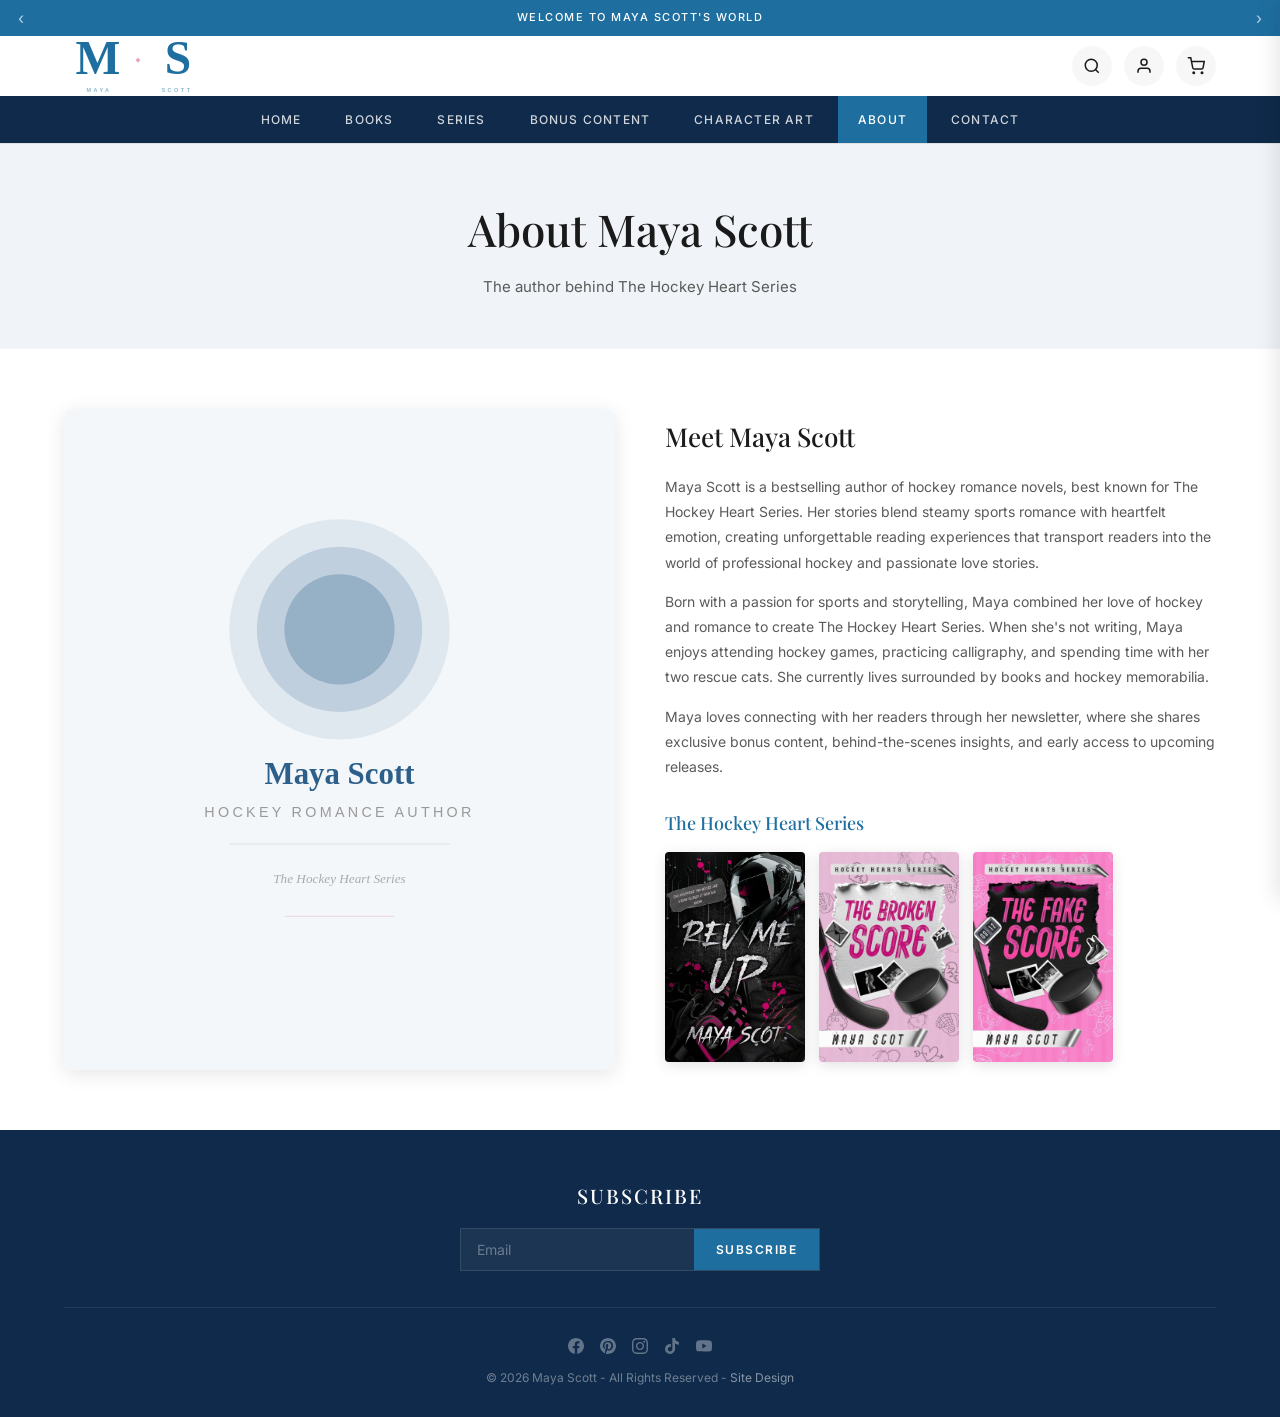
==== commit 580e9c7e: "Full site build: backend + assets + redesigned hero + carousel + color scheme - Added PHP backend (a" ====
--- a/about.html
+++ b/about.html
@@ -53,8 +53,7 @@
 
       <div class="logo">
         <a href="index.html">
-          <span class="logo-name">Maya Scott</span>
-          <span class="logo-tagline">Fantasy Romance Author</span>
+          <img src="assets/logo.svg" alt="Maya Scott" width="180" height="90">
         </a>
       </div>
 
@@ -79,7 +78,7 @@
         <li><a href="series.html">Series</a></li>
         <li><a href="bonus-content.html">Bonus Content</a></li>
         <li><a href="character-art.html">Character Art</a></li>
-        <li><a href="about.html">About</a></li>
+        <li><a href="about.html" class="active">About</a></li>
         <li><a href="contact.html">Contact</a></li>
       </ul>
     </nav>
@@ -108,7 +107,7 @@
         <li><a href="series.html">Series</a></li>
         <li><a href="bonus-content.html">Bonus Content</a></li>
         <li><a href="character-art.html">Character Art</a></li>
-        <li><a href="about.html">About</a></li>
+        <li><a href="about.html" class="active">About</a></li>
         <li><a href="contact.html">Contact</a></li>
       </ul>
     </div>
@@ -119,7 +118,7 @@
     <section class="page-header">
       <div class="container">
         <h1>About Maya Scott</h1>
-        <p>The author behind The Enchanted Chronicles</p>
+        <p>The author behind The Hockey Heart Series</p>
       </div>
     </section>
 
@@ -128,27 +127,26 @@
       <div class="container">
         <div class="about-content">
           <div class="about-image">
-            <img src="https://placehold.co/500x600/d4c5b0/333333?text=Maya+Scott+Author+Photo" alt="Maya Scott">
+            <img src="assets/character-art/author-maya-scott.svg" alt="Maya Scott">
           </div>
           <div class="about-text">
             <h2>Meet Maya Scott</h2>
-            <p>Maya Scott is a bestselling author of fantasy romance novels, best known for The Enchanted Chronicles series. Her stories blend magical worlds with heartfelt romance, creating unforgettable reading experiences that transport readers to realms of wonder and love.</p>
-            <p>Born with a vivid imagination and a love for storytelling, Maya began writing at a young age. After years of crafting stories in her spare time, she published her first novel, "Whispers of Magic," in 2020, which quickly became a bestseller.</p>
-            <p>When she's not writing, Maya enjoys exploring ancient libraries, practicing calligraphy, and spending time with her two rescue cats. She currently lives in a cozy cottage surrounded by books and tea.</p>
+            <p>Maya Scott is a bestselling author of hockey romance novels, best known for The Hockey Heart Series. Her stories blend steamy sports romance with heartfelt emotion, creating unforgettable reading experiences that transport readers into the world of professional hockey and passionate love stories.</p>
+            <p>Born with a passion for sports and storytelling, Maya combined her love of hockey and romance to create The Hockey Heart Series. When she's not writing, Maya enjoys attending hockey games, practicing calligraphy, and spending time with her two rescue cats. She currently lives surrounded by books and hockey memorabilia.</p>
             <p>Maya loves connecting with her readers through her newsletter, where she shares exclusive bonus content, behind-the-scenes insights, and early access to upcoming releases.</p>
-            
-            <div class="about-stats">
-              <div class="stat-item">
-                <span class="stat-number">5+</span>
-                <span class="stat-label">Published Books</span>
-              </div>
-              <div class="stat-item">
-                <span class="stat-number">100K+</span>
-                <span class="stat-label">Books Sold</span>
-              </div>
-              <div class="stat-item">
-                <span class="stat-number">50K+</span>
-                <span class="stat-label">Newsletter Subscribers</span>
+
+            <div class="about-books">
+              <h3>The Hockey Heart Series</h3>
+              <div class="about-books-grid">
+                <a href="product.html?id=rev-me-up" class="about-book-thumb">
+                  <img src="assets/book-cover/rev-me-up.jpg" alt="Rev Me Up">
+                </a>
+                <a href="product.html?id=the-broken-score" class="about-book-thumb">
+                  <img src="assets/book-cover/the-broken-score.jpg" alt="The Broken Score">
+                </a>
+                <a href="product.html?id=the-fake-score" class="about-book-thumb">
+                  <img src="assets/book-cover/the-fake-score.jpg" alt="The Fake Score">
+                </a>
               </div>
             </div>
           </div>
--- a/css/style.css
+++ b/css/style.css
@@ -9,19 +9,20 @@
 :root {
   --color-bg: #ffffff;
   --color-text: #1a1a1a;
-  --color-text-light: #6b6b6b;
-  --color-text-lighter: #999999;
-  --color-accent: #8b3a3a;
-  --color-border: #e8e8e8;
-  --color-bg-dark: #111111;
-  --color-bg-announce: #f4efe8;
-  --color-bg-topbar: #0d0d0d;
-  --color-sale: #d1453a;
-  --color-sale-bg: #d1453a;
-  --color-gold: #d4a017;
+  --color-text-light: #5a5a5a;
+  --color-text-lighter: #888888;
+  --color-accent: #1e6fa0;
+  --color-accent-light: #5a9fc8;
+  --color-border: #e0e0e0;
+  --color-bg-dark: #0f2a4a;
+  --color-bg-announce: #f0f4f8;
+  --color-sale: #d46a82;
+  --color-pink: #d46a82;
+  --color-green: #7aaa7a;
   --font-heading: 'Playfair Display', Georgia, 'Times New Roman', serif;
   --font-body: 'Inter', -apple-system, BlinkMacSystemFont, 'Segoe UI', Roboto, sans-serif;
   --max-width: 1200px;
+  --header-height: 60px;
 }
 
 html {
@@ -46,7 +47,6 @@
 a {
   color: inherit;
   text-decoration: none;
-  transition: color 0.2s, transform 0.3s;
 }
 
 ul {
@@ -88,428 +88,39 @@
 
 /* ===== ANIMATIONS ===== */
 @keyframes fadeInUp {
-  from {
-    opacity: 0;
-    transform: translateY(30px);
-  }
-  to {
-    opacity: 1;
-    transform: translateY(0);
-  }
+  from { opacity: 0; transform: translateY(30px); }
+  to { opacity: 1; transform: translateY(0); }
 }
 
 @keyframes fadeIn {
-  from {
-    opacity: 0;
-  }
-  to {
-    opacity: 1;
-  }
+  from { opacity: 0; }
+  to { opacity: 1; }
 }
 
 @keyframes scaleIn {
-  from {
-    opacity: 0;
-    transform: scale(0.9);
-  }
-  to {
-    opacity: 1;
-    transform: scale(1);
-  }
-}
-
-@keyframes float {
-  0%, 100% {
-    transform: translateY(0);
-  }
-  50% {
-    transform: translateY(-10px);
-  }
-}
-
-@keyframes pulse {
-  0%, 100% {
-    transform: scale(1);
-  }
-  50% {
-    transform: scale(1.05);
-  }
-}
-
-/* ===== GLOBAL ANIMATIONS ===== */
-.hero,
-.featured-collection,
-.upcoming-section,
-.character-art-section,
-.bonus-content-section,
-.testimonials,
-.contact-section,
-.about-section,
-.books-section {
-  animation: fadeInUp 0.6s ease-out;
-}
-
-.product-card,
-.upcoming-card,
-.character-card,
-.bonus-card {
-  animation: scaleIn 0.5s ease-out;
-  transition: transform 0.3s ease, box-shadow 0.3s ease;
-  transform-style: preserve-3d;
-  perspective: 1000px;
-}
-
-.product-card:hover,
-.upcoming-card:hover,
-.character-card:hover,
-.bonus-card:hover {
-  transform: translateY(-8px) rotateX(5deg) rotateY(2deg);
-  box-shadow: 0 12px 30px rgba(0,0,0,0.15);
-}
-
-.btn {
-  transition: all 0.3s cubic-bezier(0.4, 0, 0.2, 1);
-}
-
-.btn:hover {
-  transform: translateY(-2px) scale(1.02);
-  box-shadow: 0 4px 15px rgba(0,0,0,0.2);
-}
-
-.btn:active {
-  transform: translateY(0) scale(0.98);
-}
-
-.product-image img,
-.upcoming-image img,
-.character-image img {
-  transition: transform 0.4s cubic-bezier(0.4, 0, 0.2, 1);
-  backface-visibility: hidden;
-}
-
-.product-card:hover .product-image img,
-.upcoming-card:hover .upcoming-image img,
-.character-card:hover .character-image img {
-  transform: scale(1.08) rotateX(-2deg);
-}
-
-.nav-list a {
-  position: relative;
-  transition: color 0.3s ease;
-}
-
-.nav-list a::after {
-  content: '';
-  position: absolute;
-  bottom: -4px;
-  left: 0;
-  width: 0;
-  height: 2px;
-  background: var(--color-accent);
-  transition: width 0.3s ease;
-}
-
-.nav-list a:hover::after {
-  width: 100%;
-}
-
-.nav-list a:hover {
-  color: var(--color-accent);
-}
-
-/* ===== CONTAINER ===== */
-.container {
-  width: 100%;
-  max-width: var(--max-width);
-  margin: 0 auto;
-  padding: 0 24px;
-  text-align: left;
-}
-
-/* ===== HERO SLIDES ===== */
-.hero-slide {
-  animation: fadeIn 0.8s ease-out;
-}
-
-.hero-slide img {
-  transition: transform 0.5s ease;
-}
-
-.hero-slide:hover img {
-  transform: scale(1.02);
-}
-
-
-
-/* ===== PRODUCT GRID ===== */
-.product-grid {
-  display: grid;
-  grid-template-columns: repeat(auto-fill, minmax(210px, 1fr));
-  gap: 20px;
-}
-
-/* ===== UNIFORM CARD STYLING ===== */
-.product-card,
-.upcoming-card,
-.character-card,
-.bonus-card {
-  width: 100%;
-  max-width: 280px;
-  background: var(--color-bg);
-  border-radius: 8px;
-  overflow: hidden;
-  box-shadow: 0 2px 12px rgba(0,0,0,0.06);
-  display: flex;
-  flex-direction: column;
-  height: 100%;
-  min-height: 420px;
-}
-
-.product-image,
-.upcoming-image,
-.character-image {
-  width: 100%;
-  aspect-ratio: 2/3;
-  overflow: hidden;
-  flex-shrink: 0;
-}
-
-.product-image img,
-.upcoming-image img,
-.character-image img {
-  width: 100%;
-  height: 100%;
-  object-fit: cover;
-  transition: transform 0.4s cubic-bezier(0.4, 0, 0.2, 1);
-  backface-visibility: hidden;
-}
-
-.product-info,
-.upcoming-info,
-.character-info,
-.bonus-content {
-  padding: 20px;
-  text-align: center;
-  flex-grow: 1;
-  display: flex;
-  flex-direction: column;
-  justify-content: space-between;
-}
-
-.product-info h3,
-.upcoming-info h3,
-.character-info h3,
-.bonus-content h3 {
-  font-family: var(--font-heading);
-  font-size: 16px;
-  font-weight: 500;
-  margin-bottom: 8px;
-  color: var(--color-text);
-  line-height: 1.3;
-  min-height: 42px;
-  display: flex;
-  align-items: center;
-  justify-content: center;
-}
-
-.product-description,
-.upcoming-series,
-.character-info p {
-  font-size: 13px;
-  color: var(--color-text-light);
-  line-height: 1.5;
-  margin-bottom: 12px;
-  min-height: 39px;
-}
-
-/* ===== SECTION TITLES ===== */
-.section-title {
-  font-family: var(--font-heading);
-  font-size: clamp(24px, 3vw, 34px);
-  text-align: center;
-  margin-bottom: 36px;
-  font-weight: 500;
-  animation: fadeIn 0.8s ease-out;
-}
-
-/* ===== CART DRAWER ===== */
-.cart-drawer-overlay {
-  display: none;
-  position: fixed;
-  inset: 0;
-  background: rgba(0,0,0,0.4);
-  z-index: 300;
-  animation: fadeIn 0.3s ease;
-}
-
-.cart-drawer-overlay.open {
-  display: block;
-}
-
-.cart-drawer {
-  position: fixed;
-  top: 0;
-  right: -400px;
-  width: 400px;
-  max-width: 90vw;
-  height: 100%;
-  background: var(--color-bg);
-  z-index: 301;
-  transition: right 0.35s ease;
-  box-shadow: -4px 0 20px rgba(0,0,0,0.1);
-}
-
-.cart-drawer.open {
-  right: 0;
-}
-
-.cart-drawer-header {
-  display: flex;
-  justify-content: space-between;
-  align-items: center;
-  padding: 20px 24px;
-  border-bottom: 1px solid var(--color-border);
-}
-
-.cart-drawer-header h3 {
-  font-family: var(--font-heading);
-  font-size: 20px;
-  font-weight: 500;
-}
-
-.cart-drawer-close {
-  font-size: 28px;
-  color: var(--color-text-light);
-  padding: 4px;
-  line-height: 1;
-}
-
-.cart-drawer-body {
-  padding: 24px;
-  max-height: calc(100vh - 80px);
-  overflow-y: auto;
-}
-
-.cart-items {
-  display: flex;
-  flex-direction: column;
-  gap: 20px;
-}
-
-.cart-item {
-  display: flex;
-  gap: 16px;
-  padding-bottom: 20px;
-  border-bottom: 1px solid var(--color-border);
-  animation: fadeIn 0.3s ease;
-}
-
-.cart-item-image {
-  width: 80px;
-  height: 100px;
-  object-fit: cover;
-  border-radius: 4px;
-}
-
-.cart-item-details {
-  flex: 1;
-}
-
-.cart-item-details h4 {
-  font-family: var(--font-heading);
-  font-size: 14px;
-  margin-bottom: 4px;
-}
-
-.cart-item-details p {
-  font-size: 14px;
-  color: var(--color-accent);
-  margin-bottom: 8px;
-}
-
-.cart-item-quantity {
-  display: flex;
-  align-items: center;
-  gap: 12px;
-}
-
-.quantity-btn {
-  width: 28px;
-  height: 28px;
-  border: 1px solid var(--color-border);
-  background: var(--color-bg);
-  border-radius: 4px;
-  cursor: pointer;
-  transition: all 0.2s;
-}
-
-.quantity-btn:hover {
-  background: var(--color-accent);
-  color: #fff;
-  border-color: var(--color-accent);
-}
-
-.cart-item-remove {
-  width: 28px;
-  height: 28px;
-  border: none;
-  background: rgba(0,0,0,0.05);
-  border-radius: 50%;
-  cursor: pointer;
-  transition: all 0.2s;
-}
-
-.cart-item-remove:hover {
-  background: #c62828;
-  color: #fff;
-}
-
-.cart-footer {
-  margin-top: 24px;
-  padding-top: 20px;
-  border-top: 1px solid var(--color-border);
-}
-
-.cart-total {
-  display: flex;
-  justify-content: space-between;
-  font-size: 18px;
-  font-weight: 600;
-  margin-bottom: 16px;
-}
-
-.btn-full {
-  width: 100%;
-}
-
-/* ===== FOOTER SOCIAL ===== */
-.footer-social {
-  display: flex;
-  justify-content: center;
-  gap: 18px;
-  margin-bottom: 16px;
-}
-
-.footer-social a {
-  color: rgba(255,255,255,0.4);
-  transition: color 0.2s;
-  display: flex;
-  align-items: center;
-  line-height: 0;
-}
-
-.footer-social a:hover {
-  color: #fff;
-}
-
-.footer-social svg {
-  width: 16px;
-  height: 16px;
+  from { opacity: 0; transform: scale(0.9); }
+  to { opacity: 1; transform: scale(1); }
+}
+
+@keyframes marqueeScroll {
+  0% { transform: translateX(0); }
+  100% { transform: translateX(-50%); }
+}
+
+/* ===== SCROLL REVEAL ===== */
+.reveal {
+  opacity: 0;
+  transform: translateY(30px);
+  transition: all 0.6s ease;
+}
+.reveal.visible {
+  opacity: 1;
+  transform: translateY(0);
 }
 
 /* ===== ANNOUNCEMENT BAR ===== */
 .announcement-bar {
-  background: var(--color-bg-announce);
+  background: var(--color-accent);
   text-align: center;
   position: relative;
   overflow: hidden;
@@ -517,7 +128,7 @@
 
 .announcement-slider {
   position: relative;
-  height: 32px;
+  height: 36px;
 }
 
 .announcement-slide {
@@ -527,9 +138,10 @@
   align-items: center;
   justify-content: center;
   font-size: 11px;
-  letter-spacing: 1px;
+  letter-spacing: 1.5px;
   text-transform: uppercase;
   font-weight: 500;
+  color: #fff;
   opacity: 0;
   transition: opacity 0.4s ease;
   padding: 0 50px;
@@ -545,46 +157,49 @@
   top: 50%;
   transform: translateY(-50%);
   z-index: 2;
-  color: var(--color-text-light);
-  font-size: 18px;
+  color: rgba(255,255,255,0.7);
+  font-size: 16px;
   padding: 4px 10px;
   background: transparent;
   line-height: 1;
 }
 
+.announcement-prev:hover,
+.announcement-next:hover {
+  color: #fff;
+}
+
 .announcement-prev { left: 8px; }
 .announcement-next { right: 8px; }
 
 /* ===== HEADER ===== */
 .site-header {
-  background: linear-gradient(180deg, rgba(255,255,255,0.95) 0%, rgba(255,255,255,0.98) 100%);
   position: sticky;
   top: 0;
   z-index: 100;
-  backdrop-filter: blur(10px);
-  border-bottom: 1px solid rgba(0,0,0,0.05);
-  box-shadow: 0 2px 20px rgba(0,0,0,0.05);
-  transition: all 0.3s ease;
-}
-
-.site-header.scrolled {
-  background: rgba(255,255,255,0.98);
-  box-shadow: 0 4px 30px rgba(0,0,0,0.1);
+  background: rgba(255,255,255,0.97);
+  border-bottom: 1px solid var(--color-border);
 }
 
 .header-inner {
   max-width: var(--max-width);
   margin: 0 auto;
-  padding: 12px 24px;
+  padding: 0 24px 0 20px;
   display: flex;
   align-items: center;
+  height: var(--header-height);
   gap: 20px;
 }
 
 .logo {
-  flex: 0 0 auto;
+  flex-shrink: 0;
   display: flex;
   align-items: center;
+  margin-left: -12px;
+}
+
+.logo svg {
+  display: block;
 }
 
 .mobile-menu-btn {
@@ -592,14 +207,8 @@
   flex-direction: column;
   gap: 5px;
   padding: 8px;
-  border-radius: 4px;
-  transition: background 0.2s;
   width: 44px;
   flex-shrink: 0;
-}
-
-.mobile-menu-btn:hover {
-  background: rgba(0,0,0,0.05);
 }
 
 .mobile-menu-btn span {
@@ -611,226 +220,71 @@
   transition: all 0.3s ease;
 }
 
-.mobile-menu-btn:hover span {
-  background: var(--color-accent);
-}
-
-.logo img {
-  height: 55px;
-  width: auto;
-  margin: 0 auto;
-}
-
-.logo a {
-  display: flex;
-  flex-direction: column;
-  text-decoration: none;
-}
-
-.logo-name {
-  font-family: var(--font-heading);
-  font-size: 22px;
-  font-weight: 600;
-  line-height: 1.1;
-  color: var(--color-text);
-  letter-spacing: 1.5px;
-  transition: color 0.2s ease;
-}
-
-.logo a:hover .logo-name {
-  color: var(--color-accent);
-}
-
-.logo-tagline {
-  font-family: var(--font-body);
-  font-size: 9px;
-  font-weight: 400;
-  letter-spacing: 3px;
-  text-transform: uppercase;
-  color: var(--color-text-lighter);
-  line-height: 1;
-  margin-top: 3px;
-}
-
 .header-icons {
   display: flex;
   align-items: center;
-  gap: 16px;
-  width: 160px;
-  justify-content: flex-end;
+  gap: 12px;
+  margin-left: auto;
+  flex-shrink: 0;
 }
 
 .header-icon {
-  color: var(--color-text);
-  width: 44px;
-  height: 44px;
+  width: 40px;
+  height: 40px;
   display: flex;
   align-items: center;
   justify-content: center;
   border-radius: 50%;
   background: rgba(0,0,0,0.03);
-  transition: all 0.3s cubic-bezier(0.4, 0, 0.2, 1);
-  position: relative;
+  transition: all 0.3s ease;
+  color: var(--color-text);
 }
 
 .header-icon svg {
-  width: 20px;
-  height: 20px;
-  transition: transform 0.3s ease;
+  width: 18px;
+  height: 18px;
 }
 
 .header-icon:hover {
   background: var(--color-accent);
   color: #fff;
-  transform: translateY(-2px) scale(1.05);
-  box-shadow: 0 4px 15px rgba(139, 58, 58, 0.3);
-}
-
-.header-icon:hover svg {
-  transform: rotate(5deg);
-}
-
-.header-icon:active {
-  transform: translateY(0) scale(0.95);
 }
 
 /* ===== MAIN NAVIGATION ===== */
 .main-nav {
-  background: linear-gradient(135deg, var(--color-bg-dark) 0%, #1a1a1a 100%);
-  padding: 12px 0;
-  border-bottom: 2px solid var(--color-accent);
-  box-shadow: 0 4px 20px rgba(0,0,0,0.15);
+  background: var(--color-bg-dark);
+  padding: 0;
 }
 
 .nav-list {
   display: flex;
   justify-content: center;
-  gap: 28px;
+  gap: 4px;
   list-style: none;
   margin: 0;
   padding: 0;
 }
 
-.nav-list li {
-  position: relative;
-}
-
 .nav-list a {
-  color: rgba(255,255,255,0.85);
+  display: block;
+  color: rgba(255,255,255,0.8);
   font-size: 12px;
   font-weight: 500;
   text-transform: uppercase;
   letter-spacing: 1.2px;
-  padding: 6px 14px;
-  border-radius: 16px;
-  transition: all 0.3s cubic-bezier(0.4, 0, 0.2, 1);
+  padding: 14px 20px;
+  transition: all 0.2s ease;
   position: relative;
-  display: block;
-}
-
-.nav-list a::before {
-  content: '';
-  position: absolute;
-  inset: 0;
-  border-radius: 20px;
-  background: var(--color-accent);
-  transform: scale(0);
-  transition: transform 0.3s cubic-bezier(0.4, 0, 0.2, 1);
-  z-index: -1;
 }
 
 .nav-list a:hover {
   color: #fff;
-  transform: translateY(-2px);
-}
-
-.nav-list a:hover::before {
-  transform: scale(1);
+  background: rgba(255,255,255,0.08);
 }
 
 .nav-list a.active {
   color: #fff;
   background: var(--color-accent);
-  box-shadow: 0 4px 15px rgba(139, 58, 58, 0.4);
-}
-
-.dropdown-toggle {
-  display: flex;
-  align-items: center;
-  gap: 4px;
-}
-
-.dropdown-arrow {
-  font-size: 10px;
-}
-
-.dropdown-menu {
-  position: absolute;
-  top: 100%;
-  left: 50%;
-  transform: translateX(-50%) translateY(4px);
-  background: var(--color-bg);
-  border: 1px solid var(--color-border);
-  min-width: 200px;
-  opacity: 0;
-  visibility: hidden;
-  transition: all 0.2s ease;
-  z-index: 50;
-  box-shadow: 0 4px 16px rgba(0,0,0,0.08);
-}
-
-.dropdown:hover .dropdown-menu {
-  opacity: 1;
-  visibility: visible;
-  transform: translateX(-50%) translateY(0);
-}
-
-.dropdown-menu li a {
-  display: block;
-  padding: 10px 22px;
-  font-size: 13px;
-  color: var(--color-text);
-  transition: background 0.15s;
-  text-transform: uppercase;
-  letter-spacing: 1px;
-}
-
-.dropdown-menu li a:hover {
-  background: var(--color-bg-announce);
-}
-
-/* Nav Social */
-.nav-social {
-  display: flex;
-  align-items: center;
-  gap: 10px;
-}
-
-.nav-social a {
-  width: 32px;
-  height: 32px;
-  display: flex;
-  align-items: center;
-  justify-content: center;
-  border-radius: 50%;
-  background: rgba(255,255,255,0.1);
-  transition: all 0.3s cubic-bezier(0.4, 0, 0.2, 1);
-}
-
-.nav-social a svg {
-  width: 12px;
-  height: 12px;
-  color: rgba(255,255,255,0.7);
-  transition: all 0.3s ease;
-}
-
-.nav-social a:hover {
-  background: var(--color-accent);
-  transform: rotate(10deg) scale(1.1);
-}
-
-.nav-social a:hover svg {
-  color: #fff;
 }
 
 /* ===== SEARCH OVERLAY ===== */
@@ -940,141 +394,737 @@
   border-bottom: 1px solid var(--color-border);
 }
 
-.mobile-dropdown-toggle {
+.mobile-nav-list a.active {
+  color: var(--color-accent);
+  font-weight: 600;
+}
+
+/* ===== CART DRAWER ===== */
+.cart-drawer-overlay {
+  display: none;
+  position: fixed;
+  inset: 0;
+  background: rgba(0,0,0,0.4);
+  z-index: 300;
+}
+
+.cart-drawer-overlay.open {
+  display: block;
+}
+
+.cart-drawer {
+  position: fixed;
+  top: 0;
+  right: -400px;
+  width: 400px;
+  max-width: 90vw;
+  height: 100%;
+  background: var(--color-bg);
+  z-index: 301;
+  transition: right 0.35s ease;
+  box-shadow: -4px 0 20px rgba(0,0,0,0.1);
+}
+
+.cart-drawer.open {
+  right: 0;
+}
+
+.cart-drawer-header {
   display: flex;
   justify-content: space-between;
   align-items: center;
-}
-
-.mobile-dropdown-toggle span {
+  padding: 20px 24px;
+  border-bottom: 1px solid var(--color-border);
+}
+
+.cart-drawer-header h3 {
+  font-family: var(--font-heading);
+  font-size: 20px;
+  font-weight: 500;
+}
+
+.cart-drawer-close {
+  font-size: 28px;
+  color: var(--color-text-light);
+  padding: 4px;
+  line-height: 1;
+}
+
+.cart-drawer-body {
+  padding: 24px;
+  max-height: calc(100vh - 80px);
+  overflow-y: auto;
+}
+
+.cart-items {
+  display: flex;
+  flex-direction: column;
+  gap: 20px;
+}
+
+.cart-item {
+  display: flex;
+  gap: 16px;
+  padding-bottom: 20px;
+  border-bottom: 1px solid var(--color-border);
+}
+
+.cart-item-image {
+  width: 80px;
+  height: 100px;
+  object-fit: cover;
+  border-radius: 4px;
+}
+
+.cart-item-details {
+  flex: 1;
+}
+
+.cart-item-details h4 {
+  font-family: var(--font-heading);
+  font-size: 14px;
+  margin-bottom: 4px;
+}
+
+.cart-item-details p {
+  font-size: 14px;
+  color: var(--color-accent);
+  margin-bottom: 8px;
+}
+
+.cart-item-quantity {
+  display: flex;
+  align-items: center;
+  gap: 12px;
+}
+
+.quantity-btn {
+  width: 28px;
+  height: 28px;
+  border: 1px solid var(--color-border);
+  background: var(--color-bg);
+  border-radius: 4px;
+  cursor: pointer;
+  transition: all 0.2s;
+}
+
+.quantity-btn:hover {
+  background: var(--color-accent);
+  color: #fff;
+  border-color: var(--color-accent);
+}
+
+.cart-item-remove {
+  width: 28px;
+  height: 28px;
+  border: none;
+  background: rgba(0,0,0,0.05);
+  border-radius: 50%;
+  cursor: pointer;
+  transition: all 0.2s;
+}
+
+.cart-item-remove:hover {
+  background: #c62828;
+  color: #fff;
+}
+
+.cart-empty {
+  text-align: center;
+  padding: 40px 0;
+}
+
+.cart-empty p {
+  color: var(--color-text-light);
+  margin-bottom: 16px;
+}
+
+.cart-login-prompt {
+  margin-top: 24px;
+  padding-top: 20px;
+  border-top: 1px solid var(--color-border);
+  font-size: 14px;
+  color: var(--color-text-light);
+}
+
+.cart-login-prompt a {
+  color: var(--color-accent);
+  text-decoration: underline;
+}
+
+.cart-footer {
+  margin-top: 24px;
+  padding-top: 20px;
+  border-top: 1px solid var(--color-border);
+}
+
+.cart-total {
+  display: flex;
+  justify-content: space-between;
+  font-size: 18px;
+  font-weight: 600;
+  margin-bottom: 16px;
+}
+
+/* ===== BUTTONS ===== */
+.btn {
+  display: inline-block;
+  padding: 12px 28px;
   font-size: 12px;
-  transition: transform 0.2s;
-}
-
-.mobile-dropdown.open .mobile-dropdown-toggle span {
-  transform: rotate(180deg);
-}
-
-.mobile-dropdown-menu {
-  display: none;
-  padding-left: 16px;
-}
-
-.mobile-dropdown.open .mobile-dropdown-menu {
-  display: block;
-}
-
-.mobile-dropdown-menu li a {
-  display: block;
-  padding: 10px 0;
-  font-size: 13px;
-  color: var(--color-text-light);
+  letter-spacing: 1.5px;
   text-transform: uppercase;
-  letter-spacing: 1px;
-}
-
-.mobile-nav-social {
-  display: flex;
-  gap: 16px;
-  margin-top: 30px;
-  padding-top: 24px;
-  border-top: 1px solid var(--color-border);
-}
-
-.mobile-nav-social a {
-  color: var(--color-text-light);
-  transition: color 0.2s;
-  display: flex;
-}
-
-.mobile-nav-social a:hover {
-  color: var(--color-text);
-}
-
-.mobile-nav-social svg {
-  width: 18px;
-  height: 18px;
+  font-weight: 600;
+  text-decoration: none;
+  border: none;
+  cursor: pointer;
+  transition: all 0.3s ease;
+}
+
+.btn-primary {
+  background: var(--color-accent);
+  color: #fff;
+}
+
+.btn-primary:hover {
+  background: var(--color-bg-dark);
+  transform: translateY(-1px);
+  box-shadow: 0 4px 12px rgba(44,95,138,0.3);
+}
+
+.btn-primary:active {
+  transform: translateY(0);
+}
+
+.btn-full {
+  width: 100%;
+}
+
+.btn-sm {
+  padding: 10px 20px;
+  font-size: 11px;
 }
 
 /* ===== HERO ===== */
 .hero {
   position: relative;
   overflow: hidden;
-}
-
-.hero-slider {
+  background: linear-gradient(160deg, var(--color-bg-dark) 0%, #0a1f38 40%, #162d4a 70%, #1a2a3f 100%);
+  min-height: 100vh;
+  display: flex;
+  align-items: center;
+  justify-content: center;
+}
+
+/* floating background shapes */
+.hero-bg-shapes {
+  position: absolute;
+  inset: 0;
+  pointer-events: none;
+  overflow: hidden;
+}
+
+.hero-shape {
+  position: absolute;
+  border-radius: 50%;
+  transition: transform 0.3s ease-out;
+}
+
+.hero-shape-1 {
+  width: 400px;
+  height: 400px;
+  background: radial-gradient(circle, rgba(212,106,130,0.08) 0%, transparent 70%);
+  top: -100px;
+  right: -100px;
+  animation: heroFloat1 8s ease-in-out infinite;
+}
+
+.hero-shape-2 {
+  width: 300px;
+  height: 300px;
+  background: radial-gradient(circle, rgba(30,111,160,0.06) 0%, transparent 70%);
+  bottom: -50px;
+  left: -50px;
+  animation: heroFloat2 10s ease-in-out infinite;
+}
+
+.hero-shape-3 {
+  width: 200px;
+  height: 200px;
+  border: 1px solid rgba(212,106,130,0.08);
+  top: 40%;
+  left: 10%;
+  animation: heroFloat3 12s ease-in-out infinite;
+}
+
+.hero-shape-4 {
+  width: 150px;
+  height: 150px;
+  border: 1px solid rgba(122,170,122,0.06);
+  bottom: 20%;
+  right: 15%;
+  animation: heroFloat2 9s ease-in-out infinite reverse;
+}
+
+@keyframes heroFloat1 {
+  0%, 100% { transform: translate(0, 0) scale(1); }
+  50% { transform: translate(30px, -30px) scale(1.05); }
+}
+
+@keyframes heroFloat2 {
+  0%, 100% { transform: translate(0, 0) scale(1); }
+  50% { transform: translate(-20px, 20px) scale(1.03); }
+}
+
+@keyframes heroFloat3 {
+  0%, 100% { transform: translate(0, 0) rotate(0deg); }
+  50% { transform: translate(15px, -15px) rotate(5deg); }
+}
+
+/* anti-grid layout */
+.hero-layout {
+  display: grid;
+  grid-template-columns: 1fr 1fr;
+  gap: 40px;
+  width: 100%;
+  max-width: 1200px;
+  margin: 0 auto;
+  padding: 100px 40px 60px;
+  align-items: center;
   position: relative;
-}
-
-.hero-slide {
-  display: none;
-}
-
-.hero-slide.active {
+  z-index: 2;
+}
+
+.hero-content {
+  position: relative;
+  z-index: 3;
+  padding-right: 20px;
+}
+
+.hero-subtitle {
+  font-size: clamp(13px, 1.2vw, 15px);
+  color: rgba(255,255,255,0.5);
+  font-weight: 400;
+  letter-spacing: 4px;
+  text-transform: uppercase;
+  margin-bottom: 16px;
+  animation: heroFadeUp 0.8s ease-out 0.2s both;
+}
+
+.hero-title {
+  margin-bottom: 20px;
+}
+
+.hero-title-line {
   display: block;
-}
-
-.hero-slide a {
-  display: block;
-  line-height: 0;
-}
-
-.hero-slide img {
+  font-family: var(--font-heading);
+  font-size: clamp(48px, 7vw, 82px);
+  color: #fff;
+  font-weight: 700;
+  letter-spacing: 2px;
+  line-height: 1.05;
+  animation: heroFadeUp 0.8s ease-out both;
+}
+
+.hero-title-line:nth-child(1) { animation-delay: 0.3s; }
+.hero-title-line:nth-child(2) { animation-delay: 0.5s; }
+.hero-title-line:nth-child(3) { animation-delay: 0.7s; }
+
+.hero-title-line:nth-child(2) {
+  padding-left: clamp(30px, 4vw, 60px);
+  color: rgba(255,255,255,0.85);
+}
+
+.hero-title-line:nth-child(3) {
+  padding-left: clamp(60px, 8vw, 120px);
+  background: linear-gradient(135deg, var(--color-pink), var(--color-accent-light));
+  -webkit-background-clip: text;
+  -webkit-text-fill-color: transparent;
+  background-clip: text;
+}
+
+.hero-tagline {
+  font-size: clamp(14px, 1.1vw, 16px);
+  color: rgba(255,255,255,0.5);
+  margin-bottom: 36px;
+  line-height: 1.6;
+  max-width: 400px;
+  font-weight: 300;
+  animation: heroFadeUp 0.8s ease-out 0.8s both;
+}
+
+.hero-btn {
+  display: inline-block;
+  padding: 16px 44px;
+  background: var(--color-pink);
+  color: #fff;
+  font-size: 13px;
+  letter-spacing: 2.5px;
+  text-transform: uppercase;
+  font-weight: 600;
+  border-radius: 50px;
+  text-decoration: none;
+  transition: all 0.4s ease;
+  box-shadow: 0 8px 30px rgba(212,106,130,0.35);
+  animation: heroFadeUp 0.8s ease-out 1s both;
+  position: relative;
+  overflow: hidden;
+}
+
+.hero-btn::after {
+  content: '';
+  position: absolute;
+  inset: 0;
+  background: linear-gradient(135deg, rgba(255,255,255,0.15) 0%, transparent 50%);
+  pointer-events: none;
+}
+
+.hero-btn:hover {
+  transform: translateY(-3px);
+  box-shadow: 0 12px 40px rgba(212,106,130,0.45);
+  background: #c75a72;
+}
+
+.hero-scroll-indicator {
+  display: flex;
+  align-items: center;
+  gap: 10px;
+  margin-top: 50px;
+  animation: heroFadeUp 0.8s ease-out 1.2s both;
+}
+
+.hero-scroll-indicator span {
+  font-size: 10px;
+  letter-spacing: 3px;
+  text-transform: uppercase;
+  color: rgba(255,255,255,0.3);
+}
+
+.hero-scroll-line {
+  width: 40px;
+  height: 1px;
+  background: linear-gradient(90deg, rgba(255,255,255,0.4), transparent);
+  position: relative;
+  overflow: hidden;
+}
+
+.hero-scroll-line::after {
+  content: '';
+  position: absolute;
+  top: 0;
+  left: -100%;
+  width: 100%;
+  height: 100%;
+  background: linear-gradient(90deg, transparent, rgba(255,255,255,0.6), transparent);
+  animation: scrollLine 2s ease-in-out infinite;
+}
+
+@keyframes scrollLine {
+  0% { left: -100%; }
+  100% { left: 200%; }
+}
+
+@keyframes heroFadeUp {
+  from { opacity: 0; transform: translateY(30px); }
+  to { opacity: 1; transform: translateY(0); }
+}
+
+/* hero visual / books area */
+.hero-visual {
+  position: relative;
+  display: flex;
+  align-items: center;
+  justify-content: center;
+  min-height: 500px;
+}
+
+.hero-floating-books {
+  position: relative;
+  width: 280px;
+  height: 420px;
+}
+
+.hero-book-3d {
+  position: absolute;
+  top: 50%;
+  left: 50%;
+  transform: translate(-50%, -50%);
+  perspective: 1200px;
+  z-index: 3;
+}
+
+.book-3d-inner {
+  position: relative;
+  width: 220px;
+  margin: 0 auto;
+  transform-style: preserve-3d;
+  transition: transform 0.15s ease-out;
+  cursor: pointer;
+}
+
+.book-3d-cover {
   width: 100%;
   height: auto;
-  min-height: 300px;
-  object-fit: cover;
-}
-
-.hero-nav {
+  display: block;
+  border-radius: 4px;
+  box-shadow: 0 25px 70px rgba(0,0,0,0.4);
+  transition: box-shadow 0.3s ease;
+}
+
+.book-3d-inner:hover .book-3d-cover {
+  box-shadow: 0 35px 90px rgba(0,0,0,0.5);
+}
+
+.book-3d-glow {
   position: absolute;
-  bottom: 20px;
-  left: 50%;
-  transform: translateX(-50%);
-  display: flex;
-  gap: 8px;
-  z-index: 5;
-}
-
-.hero-dot {
-  width: 9px;
-  height: 9px;
+  top: -20%;
+  left: -20%;
+  width: 140%;
+  height: 140%;
+  background: radial-gradient(ellipse at 30% 20%, rgba(255,255,255,0.1) 0%, transparent 70%);
+  pointer-events: none;
   border-radius: 50%;
-  border: 2px solid rgba(255,255,255,0.7);
-  background: transparent;
-  padding: 0;
-  transition: all 0.2s;
-}
-
-.hero-dot.active {
-  background: #fff;
-  border-color: #fff;
-}
-
-/* ===== IMAGE BANNER ===== */
-.image-banner {
-  width: 100%;
-  line-height: 0;
-}
-
-.image-banner a {
-  display: block;
-}
-
-.image-banner img {
+}
+
+/* secondary floating books */
+.hero-book-secondary,
+.hero-book-tertiary {
+  position: absolute;
+  width: 120px;
+  border-radius: 3px;
+  box-shadow: 0 15px 40px rgba(0,0,0,0.3);
+  transition: transform 0.1s ease-out;
+  pointer-events: none;
+}
+
+.hero-book-secondary {
+  top: 5%;
+  right: -30px;
+  z-index: 2;
+  transform: rotate(8deg);
+}
+
+.hero-book-tertiary {
+  bottom: 5%;
+  left: -30px;
+  z-index: 2;
+  transform: rotate(-6deg);
+}
+
+.hero-book-secondary img,
+.hero-book-tertiary img {
   width: 100%;
   height: auto;
-}
-
-/* ===== FEATURED COLLECTION ===== */
-.featured-collection {
-  padding: 50px 0 60px;
-}
-
-/* ===== UPCOMING/PREORDER SECTION ===== */
+  display: block;
+  border-radius: 3px;
+}
+
+/* floating dots */
+.hero-float-dot {
+  position: absolute;
+  border-radius: 50%;
+  pointer-events: none;
+  transition: transform 0.2s ease-out;
+}
+
+.hero-float-dot-1 {
+  width: 8px;
+  height: 8px;
+  background: var(--color-pink);
+  opacity: 0.3;
+  top: 15%;
+  left: 10%;
+  animation: heroFloat1 6s ease-in-out infinite;
+}
+
+.hero-float-dot-2 {
+  width: 5px;
+  height: 5px;
+  background: var(--color-accent-light);
+  opacity: 0.25;
+  bottom: 20%;
+  right: 15%;
+  animation: heroFloat2 7s ease-in-out infinite;
+}
+
+.hero-float-dot-3 {
+  width: 6px;
+  height: 6px;
+  background: var(--color-green);
+  opacity: 0.2;
+  top: 60%;
+  left: 5%;
+  animation: heroFloat3 5s ease-in-out infinite;
+}
+
+@keyframes heroFadeUp {
+  from { opacity: 0; transform: translateY(30px); }
+  to { opacity: 1; transform: translateY(0); }
+}
+
+@media (max-width: 768px) {
+  .hero-layout {
+    flex-direction: column;
+    gap: 30px;
+  }
+
+  .hero-content {
+    text-align: center;
+  }
+
+  .hero-book-3d {
+    flex: 0 0 auto;
+  }
+
+  .book-3d-inner {
+    width: 160px;
+  }
+}
+
+/* ===== SECTION TITLES ===== */
+.section-title {
+  font-family: var(--font-heading);
+  font-size: clamp(24px, 3vw, 34px);
+  text-align: center;
+  margin-bottom: 36px;
+  font-weight: 500;
+}
+
+/* ===== PRODUCT GRID ===== */
+.product-grid {
+  display: grid;
+  grid-template-columns: repeat(auto-fill, minmax(210px, 1fr));
+  gap: 24px;
+}
+
+/* ===== PRODUCT CARDS ===== */
+.product-card {
+  width: 100%;
+  max-width: 280px;
+  background: var(--color-bg);
+  border-radius: 8px;
+  overflow: hidden;
+  box-shadow: 0 2px 12px rgba(0,0,0,0.06);
+  display: flex;
+  flex-direction: column;
+  transition: transform 0.3s ease, box-shadow 0.3s ease;
+  margin: 0 auto;
+}
+
+.product-card:hover {
+  transform: translateY(-6px);
+  box-shadow: 0 12px 30px rgba(44,95,138,0.12);
+}
+
+.product-image {
+  position: relative;
+  width: 100%;
+  aspect-ratio: 2/3;
+  overflow: hidden;
+  background: var(--color-bg-announce);
+}
+
+.product-image img {
+  position: absolute;
+  top: 0;
+  left: 0;
+  width: 100%;
+  height: 100%;
+  object-fit: cover;
+  transition: opacity 0.4s ease;
+}
+
+.product-img-secondary {
+  opacity: 0;
+}
+
+.product-image:hover .product-img-primary {
+  opacity: 0;
+}
+
+.product-image:hover .product-img-secondary {
+  opacity: 1;
+}
+
+.product-badge {
+  position: absolute;
+  top: 10px;
+  left: 10px;
+  background: var(--color-pink);
+  color: #fff;
+  font-size: 10px;
+  font-weight: 600;
+  letter-spacing: 0.8px;
+  text-transform: uppercase;
+  padding: 4px 10px;
+  z-index: 2;
+}
+
+.product-badge.bestseller {
+  background: var(--color-accent);
+}
+
+.product-badge.bundle {
+  background: var(--color-green);
+}
+
+.product-info {
+  padding: 16px 16px 20px;
+  text-align: center;
+  flex-grow: 1;
+  display: flex;
+  flex-direction: column;
+  justify-content: space-between;
+  gap: 8px;
+}
+
+.product-info h3 {
+  font-family: var(--font-heading);
+  font-size: 14px;
+  font-weight: 500;
+  line-height: 1.4;
+  min-height: 40px;
+  display: flex;
+  align-items: center;
+  justify-content: center;
+}
+
+.product-info h3 a {
+  color: var(--color-text);
+  transition: color 0.2s;
+}
+
+.product-info h3 a:hover {
+  color: var(--color-accent);
+}
+
+.product-price {
+  display: flex;
+  gap: 8px;
+  align-items: center;
+  justify-content: center;
+  font-size: 14px;
+}
+
+.price-regular {
+  font-weight: 500;
+  color: var(--color-text);
+}
+
+.price-sale {
+  color: var(--color-sale);
+  font-weight: 600;
+}
+
+.price-compare {
+  color: var(--color-text-lighter);
+  text-decoration: line-through;
+  font-size: 13px;
+}
+
+/* ===== UPCOMING / PREORDER ===== */
 .upcoming-section {
   padding: 50px 0 60px;
-  background: var(--color-bg-announce);
+  background: #fdf0f2;
 }
 
 .upcoming-grid {
@@ -1084,35 +1134,10 @@
   justify-items: center;
 }
 
-.upcoming-card {
-  background: var(--color-bg);
-  border-radius: 8px;
-  overflow: hidden;
-  box-shadow: 0 2px 12px rgba(0,0,0,0.06);
-  transition: transform 0.25s ease;
-  width: 100%;
-  max-width: 280px;
-  display: flex;
-  flex-direction: column;
-  height: 100%;
-  min-height: 420px;
-}
-
-.upcoming-card:hover {
-  transform: translateY(-5px);
-}
-
 .upcoming-image {
   position: relative;
   aspect-ratio: 2/3;
   overflow: hidden;
-  flex-shrink: 0;
-}
-
-.upcoming-image img {
-  width: 100%;
-  height: 100%;
-  object-fit: cover;
 }
 
 .upcoming-badge {
@@ -1129,17 +1154,9 @@
   z-index: 2;
 }
 
-.upcoming-badge.preorder {
-  background: var(--color-gold);
-}
-
 .upcoming-info {
   padding: 20px;
   text-align: center;
-  flex-grow: 1;
-  display: flex;
-  flex-direction: column;
-  justify-content: space-between;
 }
 
 .upcoming-info h3 {
@@ -1147,19 +1164,6 @@
   font-size: 16px;
   font-weight: 500;
   margin-bottom: 8px;
-  color: var(--color-text);
-  line-height: 1.3;
-  min-height: 42px;
-  display: flex;
-  align-items: center;
-  justify-content: center;
-}
-
-.upcoming-series {
-  font-size: 13px;
-  color: var(--color-text-light);
-  margin-bottom: 6px;
-  min-height: 20px;
 }
 
 .upcoming-date {
@@ -1169,28 +1173,6 @@
   margin-bottom: 16px;
 }
 
-.btn {
-  display: inline-block;
-  padding: 12px 28px;
-  font-size: 12px;
-  letter-spacing: 1.5px;
-  text-transform: uppercase;
-  font-weight: 600;
-  text-decoration: none;
-  border: none;
-  cursor: pointer;
-  transition: all 0.2s;
-}
-
-.btn-primary {
-  background: var(--color-text);
-  color: #fff;
-}
-
-.btn-primary:hover {
-  background: var(--color-accent);
-}
-
 /* ===== CHARACTER ART GALLERY ===== */
 .character-art-section {
   padding: 50px 0 60px;
@@ -1198,33 +1180,29 @@
 
 .character-gallery {
   display: grid;
-  grid-template-columns: repeat(auto-fill, minmax(280px, 1fr));
-  gap: 30px;
+  grid-template-columns: repeat(auto-fill, minmax(220px, 1fr));
+  gap: 24px;
   justify-items: center;
 }
 
 .character-card {
+  width: 100%;
+  max-width: 240px;
   background: var(--color-bg);
   border-radius: 8px;
   overflow: hidden;
   box-shadow: 0 2px 12px rgba(0,0,0,0.06);
-  transition: transform 0.25s ease;
+  transition: transform 0.3s ease;
+}
+
+.character-card:hover {
+  transform: translateY(-4px);
+}
+
+.character-image {
   width: 100%;
-  max-width: 280px;
-  display: flex;
-  flex-direction: column;
-  height: 100%;
-  min-height: 420px;
-}
-
-.character-card:hover {
-  transform: translateY(-5px);
-}
-
-.character-image {
   aspect-ratio: 2/3;
   overflow: hidden;
-  flex-shrink: 0;
 }
 
 .character-image img {
@@ -1239,38 +1217,44 @@
 }
 
 .character-info {
-  padding: 20px;
+  padding: 16px;
   text-align: center;
-  flex-grow: 1;
-  display: flex;
-  flex-direction: column;
-  justify-content: space-between;
 }
 
 .character-info h3 {
   font-family: var(--font-heading);
-  font-size: 16px;
-  font-weight: 500;
-  margin-bottom: 8px;
-  color: var(--color-text);
-  line-height: 1.3;
-  min-height: 42px;
-  display: flex;
-  align-items: center;
-  justify-content: center;
+  font-size: 15px;
+  font-weight: 500;
+  margin-bottom: 4px;
 }
 
 .character-info p {
-  font-size: 13px;
+  font-size: 12px;
   color: var(--color-text-light);
   line-height: 1.5;
-  min-height: 39px;
+}
+
+.character-book-ref {
+  display: inline-flex;
+  align-items: center;
+  gap: 6px;
+  margin-top: 10px;
+  font-size: 11px;
+  color: var(--color-accent);
+  font-weight: 500;
+}
+
+.character-book-ref img {
+  width: 28px;
+  height: auto;
+  border-radius: 2px;
+  box-shadow: 0 2px 6px rgba(0,0,0,0.15);
 }
 
 /* ===== BONUS CONTENT SECTION ===== */
 .bonus-content-section {
   padding: 60px 0 70px;
-  background: linear-gradient(135deg, var(--color-bg-dark) 0%, #1a1a1a 100%);
+  background: linear-gradient(135deg, var(--color-bg-dark) 0%, #1a2a45 100%);
   color: #fff;
 }
 
@@ -1280,84 +1264,82 @@
 
 .bonus-content-grid {
   display: grid;
-  grid-template-columns: repeat(auto-fill, minmax(280px, 1fr));
-  gap: 30px;
+  grid-template-columns: repeat(auto-fill, minmax(240px, 1fr));
+  gap: 24px;
   justify-items: center;
   margin-bottom: 40px;
 }
 
 .bonus-card {
-  background: rgba(255,255,255,0.05);
+  background: rgba(255,255,255,0.06);
   border: 1px solid rgba(255,255,255,0.1);
   border-radius: 12px;
   padding: 30px 24px;
   text-align: center;
   width: 100%;
-  max-width: 280px;
-  min-height: 280px;
+  max-width: 260px;
   display: flex;
   flex-direction: column;
-  justify-content: space-between;
+  align-items: center;
   transition: all 0.3s ease;
 }
 
 .bonus-card:hover {
   background: rgba(255,255,255,0.1);
-  transform: translateY(-5px);
+  transform: translateY(-4px);
 }
 
 .bonus-icon {
-  width: 60px;
-  height: 60px;
-  margin: 0 auto 20px;
+  width: 56px;
+  height: 56px;
   display: flex;
   align-items: center;
   justify-content: center;
   background: rgba(255,255,255,0.1);
   border-radius: 50%;
+  margin-bottom: 16px;
 }
 
 .bonus-icon svg {
-  width: 28px;
-  height: 28px;
-  color: var(--color-gold);
+  width: 24px;
+  height: 24px;
+  color: var(--color-pink);
 }
 
 .bonus-card h3 {
   font-family: var(--font-heading);
-  font-size: 18px;
-  font-weight: 500;
-  margin-bottom: 12px;
+  font-size: 17px;
+  font-weight: 500;
+  margin-bottom: 10px;
   color: #fff;
 }
 
 .bonus-card p {
-  font-size: 14px;
+  font-size: 13px;
   color: rgba(255,255,255,0.7);
   line-height: 1.6;
   margin-bottom: 16px;
 }
 
 .bonus-lock {
-  display: inline-block;
-  font-size: 12px;
-  color: var(--color-gold);
+  font-size: 11px;
+  color: var(--color-pink);
   font-weight: 500;
   letter-spacing: 0.5px;
 }
 
 .bonus-cta {
   text-align: center;
-  max-width: 600px;
+  max-width: 500px;
   margin: 0 auto;
   padding: 30px;
-  background: rgba(255,255,255,0.05);
+  background: rgba(255,255,255,0.06);
   border-radius: 12px;
   border: 1px solid rgba(255,255,255,0.1);
 }
 
 .bonus-cta p {
-  font-size: 16px;
+  font-size: 15px;
   color: #fff;
   margin-bottom: 20px;
 }
@@ -1365,13 +1347,13 @@
 .bonus-newsletter-form {
   display: flex;
   gap: 10px;
-  max-width: 400px;
+  max-width: 380px;
   margin: 0 auto;
 }
 
 .bonus-newsletter-form input {
   flex: 1;
-  padding: 14px 18px;
+  padding: 12px 16px;
   border: 1px solid rgba(255,255,255,0.2);
   background: rgba(255,255,255,0.1);
   color: #fff;
@@ -1385,115 +1367,19 @@
 }
 
 .bonus-newsletter-form .btn-primary {
-  background: var(--color-accent);
+  background: var(--color-pink);
   border-radius: 4px;
 }
 
 .bonus-newsletter-form .btn-primary:hover {
-  background: var(--color-gold);
-}
-
-
-
-.product-card {
-  transition: transform 0.25s ease;
-}
-
-.product-card:hover {
-  transform: translateY(-3px);
-}
-
-.product-image {
-  position: relative;
-  display: block;
-  margin-bottom: 14px;
-  overflow: hidden;
-  aspect-ratio: 2/3;
-  background: var(--color-bg-announce);
-}
-
-.product-img-primary,
-.product-img-secondary {
-  position: absolute;
-  top: 0;
-  left: 0;
-  width: 100%;
-  height: 100%;
-  object-fit: cover;
-  transition: opacity 0.4s ease;
-}
-
-.product-img-secondary {
-  opacity: 0;
-}
-
-.product-image:hover .product-img-primary {
-  opacity: 0;
-}
-
-.product-image:hover .product-img-secondary {
-  opacity: 1;
-}
-
-.product-badge {
-  position: absolute;
-  top: 10px;
-  left: 10px;
-  background: var(--color-sale-bg);
-  color: #fff;
-  font-size: 11px;
-  font-weight: 600;
-  letter-spacing: 0.8px;
-  text-transform: uppercase;
-  padding: 4px 10px;
-  z-index: 2;
-  border-radius: 0;
-}
-
-.product-info h3 {
-  font-size: 13px;
-  font-weight: 500;
-  line-height: 1.5;
-  margin-bottom: 6px;
-}
-
-.product-info h3 a {
-  color: var(--color-text);
-  transition: color 0.2s;
-}
-
-.product-info h3 a:hover {
-  color: var(--color-accent);
-}
-
-.product-price {
-  display: flex;
-  gap: 8px;
-  align-items: center;
-  font-size: 14px;
-}
-
-.price-sale {
-  color: var(--color-sale);
-  font-weight: 600;
-}
-
-.price-compare {
-  color: var(--color-text-lighter);
-  text-decoration: line-through;
-  font-size: 13px;
-}
-
-.price-regular {
-  font-weight: 500;
-  color: var(--color-text);
+  background: #c97a8a;
 }
 
 /* ===== MARQUEE ===== */
 .marquee-section {
   background: var(--color-bg-announce);
   overflow: hidden;
-  padding: 15px 0;
+  padding: 14px 0;
 }
 
 .marquee {
@@ -1509,98 +1395,67 @@
 }
 
 .marquee-item {
-  font-size: 13px;
-  letter-spacing: 2.5px;
+  font-size: 12px;
+  letter-spacing: 2px;
   text-transform: uppercase;
   font-weight: 500;
   color: var(--color-text);
 }
 
 .marquee-dot {
-  color: var(--color-accent);
-  font-size: 14px;
-  line-height: 1;
-}
-
-@keyframes marqueeScroll {
-  0% {
-    transform: translateX(0);
-  }
-  100% {
-    transform: translateX(-50%);
-  }
-}
-
-/* ===== NEWSLETTER BANNER ===== */
-.newsletter-banner {
-  position: relative;
-  overflow: hidden;
-  min-height: 350px;
-  display: flex;
-  align-items: center;
-  justify-content: center;
-}
-
-.newsletter-bg {
-  position: absolute;
-  inset: 0;
-  background-size: cover;
-  background-position: center;
-  background-color: #1a1a1a;
-}
-
-.newsletter-content {
-  position: relative;
-  z-index: 2;
+  color: var(--color-pink);
+  font-size: 12px;
+}
+
+/* ===== NEWSLETTER ===== */
+.newsletter-section {
+  padding: 60px 0;
   text-align: center;
-  color: #fff;
-  padding: 60px 20px;
+}
+
+.newsletter-section h2 {
+  font-family: var(--font-heading);
+  font-size: clamp(26px, 3vw, 34px);
+  font-weight: 500;
+  margin-bottom: 10px;
+}
+
+.newsletter-section p {
+  font-size: 15px;
+  color: var(--color-text-light);
+  margin-bottom: 24px;
   max-width: 480px;
-  width: 100%;
-}
-
-.newsletter-content h2 {
-  font-family: var(--font-heading);
-  font-size: clamp(30px, 4vw, 40px);
-  font-weight: 600;
-  margin-bottom: 8px;
-  letter-spacing: 0.5px;
-}
-
-.newsletter-content p {
-  font-size: 15px;
-  color: rgba(255,255,255,0.85);
-  margin-bottom: 20px;
+  margin-left: auto;
+  margin-right: auto;
   line-height: 1.6;
 }
 
 .newsletter-form {
   display: flex;
-  gap: 0;
   max-width: 380px;
-  margin: 24px auto 0;
-  border: 1px solid rgba(255,255,255,0.25);
+  margin: 0 auto;
+  border: 1px solid var(--color-border);
 }
 
 .newsletter-form input {
   flex: 1;
-  padding: 13px 18px;
+  padding: 13px 16px;
   border: none;
-  background: rgba(255,255,255,0.08);
-  color: #fff;
+  background: var(--color-bg);
+  color: var(--color-text);
   font-size: 14px;
   outline: none;
   min-width: 0;
 }
 
 .newsletter-form input::placeholder {
-  color: rgba(255,255,255,0.5);
+  color: var(--color-text-lighter);
 }
 
 .btn-subscribe {
   padding: 13px 22px;
-  background: var(--color-bg);
-  color: var(--color-text);
+  background: var(--color-accent);
+  color: #fff;
   font-size: 12px;
   letter-spacing: 1.5px;
   text-transform: uppercase;
@@ -1612,7 +1467,7 @@
 }
 
 .btn-subscribe:hover {
-  background: var(--color-bg-announce);
+  background: var(--color-bg-dark);
 }
 
 /* ===== TESTIMONIALS ===== */
@@ -1624,22 +1479,23 @@
 
 .testimonial-slider {
   position: relative;
-  min-height: 160px;
+  min-height: 150px;
 }
 
 .testimonial {
   display: none;
-  max-width: 600px;
+  max-width: 580px;
   margin: 0 auto;
   padding: 0 20px;
 }
 
 .testimonial.active {
   display: block;
+  animation: fadeIn 0.5s ease;
 }
 
 .stars {
-  color: var(--color-gold);
+  color: #d4a017;
   font-size: 18px;
   margin-bottom: 14px;
   letter-spacing: 3px;
@@ -1647,10 +1503,10 @@
 
 .testimonial blockquote {
   font-family: var(--font-heading);
-  font-size: clamp(15px, 2vw, 19px);
+  font-size: clamp(15px, 2vw, 18px);
   font-style: italic;
   line-height: 1.75;
-  margin-bottom: 18px;
+  margin-bottom: 16px;
   color: var(--color-text);
 }
 
@@ -1664,7 +1520,7 @@
   display: flex;
   justify-content: center;
   gap: 8px;
-  margin-top: 28px;
+  margin-top: 24px;
 }
 
 .testimonial-dot {
@@ -1686,33 +1542,32 @@
 .site-footer {
   background: var(--color-bg-dark);
   color: #fff;
-  padding: 60px 0 30px;
+  padding: 50px 0 30px;
 }
 
 .footer-newsletter {
   text-align: center;
-  margin-bottom: 40px;
+  margin-bottom: 36px;
 }
 
 .footer-newsletter h3 {
   font-family: var(--font-heading);
-  font-size: 22px;
-  margin-bottom: 18px;
+  font-size: 20px;
+  margin-bottom: 16px;
   letter-spacing: 2px;
   font-weight: 500;
 }
 
 .footer-newsletter-form {
   display: flex;
-  gap: 0;
-  max-width: 380px;
+  max-width: 360px;
   margin: 0 auto;
   border: 1px solid rgba(255,255,255,0.15);
 }
 
 .footer-newsletter-form input {
   flex: 1;
-  padding: 13px 18px;
+  padding: 12px 16px;
   border: none;
   background: rgba(255,255,255,0.05);
   color: #fff;
@@ -1742,23 +1597,46 @@
   color: rgba(255,255,255,0.8);
 }
 
+.footer-social {
+  display: flex;
+  justify-content: center;
+  gap: 16px;
+  margin-bottom: 14px;
+}
+
+.footer-social a {
+  color: rgba(255,255,255,0.35);
+  transition: color 0.2s;
+  display: flex;
+  align-items: center;
+}
+
+.footer-social a:hover {
+  color: #fff;
+}
+
+.footer-social svg {
+  width: 16px;
+  height: 16px;
+}
+
 /* ===== PAGE HEADER ===== */
 .page-header {
   background: var(--color-bg-announce);
-  padding: 60px 0;
+  padding: 50px 0;
   text-align: center;
 }
 
 .page-header h1 {
   font-family: var(--font-heading);
-  font-size: clamp(32px, 4vw, 48px);
-  font-weight: 500;
-  margin-bottom: 12px;
+  font-size: clamp(30px, 4vw, 44px);
+  font-weight: 500;
+  margin-bottom: 10px;
   color: var(--color-text);
 }
 
 .page-header p {
-  font-size: 16px;
+  font-size: 15px;
   color: var(--color-text-light);
 }
 
@@ -1770,7 +1648,7 @@
 .about-content {
   display: grid;
   grid-template-columns: 1fr 1fr;
-  gap: 60px;
+  gap: 50px;
   align-items: center;
 }
 
@@ -1782,24 +1660,23 @@
 
 .about-text h2 {
   font-family: var(--font-heading);
-  font-size: 28px;
-  font-weight: 500;
-  margin-bottom: 20px;
-  color: var(--color-text);
+  font-size: 26px;
+  font-weight: 500;
+  margin-bottom: 16px;
 }
 
 .about-text p {
-  font-size: 15px;
+  font-size: 14px;
   line-height: 1.8;
   color: var(--color-text-light);
-  margin-bottom: 16px;
+  margin-bottom: 14px;
 }
 
 .about-stats {
   display: grid;
   grid-template-columns: repeat(3, 1fr);
-  gap: 24px;
-  margin-top: 32px;
+  gap: 20px;
+  margin-top: 28px;
 }
 
 .stat-item {
@@ -1809,13 +1686,13 @@
 .stat-number {
   display: block;
   font-family: var(--font-heading);
-  font-size: 32px;
+  font-size: 28px;
   font-weight: 600;
   color: var(--color-accent);
 }
 
 .stat-label {
-  font-size: 13px;
+  font-size: 12px;
   color: var(--color-text-light);
   text-transform: uppercase;
   letter-spacing: 1px;
@@ -1826,12 +1703,6 @@
   padding: 50px 0 60px;
 }
 
-.product-description {
-  font-size: 13px;
-  color: var(--color-text-light);
-  margin-bottom: 12px;
-}
-
 /* ===== CONTACT SECTION ===== */
 .contact-section {
   padding: 60px 0;
@@ -1840,38 +1711,38 @@
 .contact-wrapper {
   display: grid;
   grid-template-columns: 1fr 1fr;
-  gap: 60px;
+  gap: 50px;
 }
 
 .contact-info h2 {
   font-family: var(--font-heading);
-  font-size: 28px;
-  font-weight: 500;
-  margin-bottom: 16px;
+  font-size: 26px;
+  font-weight: 500;
+  margin-bottom: 14px;
 }
 
 .contact-info p {
-  font-size: 15px;
+  font-size: 14px;
   line-height: 1.8;
   color: var(--color-text-light);
-  margin-bottom: 32px;
+  margin-bottom: 28px;
 }
 
 .contact-details {
   display: flex;
   flex-direction: column;
-  gap: 24px;
+  gap: 20px;
 }
 
 .contact-item {
   display: flex;
-  gap: 16px;
+  gap: 14px;
   align-items: flex-start;
 }
 
 .contact-icon {
-  width: 48px;
-  height: 48px;
+  width: 44px;
+  height: 44px;
   display: flex;
   align-items: center;
   justify-content: center;
@@ -1881,20 +1752,19 @@
 }
 
 .contact-icon svg {
-  width: 20px;
-  height: 20px;
+  width: 18px;
+  height: 18px;
   color: var(--color-accent);
 }
 
 .contact-text h3 {
-  font-size: 15px;
+  font-size: 14px;
   font-weight: 500;
   margin-bottom: 4px;
-  color: var(--color-text);
 }
 
 .contact-text p {
-  font-size: 14px;
+  font-size: 13px;
   color: var(--color-text-light);
   margin-bottom: 0;
 }
@@ -1902,17 +1772,17 @@
 .contact-form {
   display: flex;
   flex-direction: column;
-  gap: 20px;
+  gap: 18px;
 }
 
 .form-group {
   display: flex;
   flex-direction: column;
-  gap: 8px;
+  gap: 6px;
 }
 
 .form-group label {
-  font-size: 13px;
+  font-size: 12px;
   font-weight: 500;
   color: var(--color-text);
   text-transform: uppercase;
@@ -1921,7 +1791,7 @@
 
 .form-group input,
 .form-group textarea {
-  padding: 14px 16px;
+  padding: 12px 14px;
   border: 1px solid var(--color-border);
   border-radius: 4px;
   font-size: 14px;
@@ -1937,12 +1807,12 @@
 
 .form-group textarea {
   resize: vertical;
-  min-height: 120px;
+  min-height: 110px;
 }
 
 .form-message {
-  font-size: 14px;
-  margin-top: 8px;
+  font-size: 13px;
+  margin-top: 6px;
   display: none;
 }
 
@@ -1956,334 +1826,9 @@
   display: block;
 }
 
-/* ===== BONUS CONTENT FULL ===== */
-.bonus-content-full {
-  padding: 60px 0;
-}
-
-.bonus-locked {
-  background: linear-gradient(135deg, var(--color-bg-dark) 0%, #1a1a1a 100%);
-  border-radius: 12px;
-  padding: 60px 40px;
-  text-align: center;
-  color: #fff;
-  margin-bottom: 40px;
-}
-
-.lock-icon {
-  width: 64px;
-  height: 64px;
-  margin: 0 auto 24px;
-  display: flex;
-  align-items: center;
-  justify-content: center;
-  background: rgba(255,255,255,0.1);
-  border-radius: 50%;
-}
-
-.lock-icon svg {
-  width: 32px;
-  height: 32px;
-  color: var(--color-gold);
-}
-
-.bonus-locked h2 {
-  font-family: var(--font-heading);
-  font-size: 28px;
-  font-weight: 500;
-  margin-bottom: 16px;
-}
-
-.bonus-locked p {
-  font-size: 15px;
-  color: rgba(255,255,255,0.85);
-  margin-bottom: 32px;
-  max-width: 500px;
-  margin-left: auto;
-  margin-right: auto;
-}
-
-.bonus-preview {
-  margin-top: 40px;
-}
-
-.bonus-preview h3 {
-  font-family: var(--font-heading);
-  font-size: 24px;
-  font-weight: 500;
-  text-align: center;
-  margin-bottom: 32px;
-  color: var(--color-text);
-}
-
-.bonus-preview-grid {
-  display: grid;
-  grid-template-columns: repeat(auto-fill, minmax(250px, 1fr));
-  gap: 24px;
-}
-
-.bonus-preview-item {
-  background: var(--color-bg);
-  border: 1px solid var(--color-border);
-  border-radius: 8px;
-  padding: 24px;
-  text-align: center;
-}
-
-.preview-icon {
-  width: 56px;
-  height: 56px;
-  margin: 0 auto 16px;
-  display: flex;
-  align-items: center;
-  justify-content: center;
-  background: var(--color-bg-announce);
-  border-radius: 50%;
-}
-
-.preview-icon svg {
-  width: 24px;
-  height: 24px;
-  color: var(--color-accent);
-}
-
-.bonus-preview-item h4 {
-  font-family: var(--font-heading);
-  font-size: 16px;
-  font-weight: 500;
-  margin-bottom: 8px;
-  color: var(--color-text);
-}
-
-.bonus-preview-item p {
-  font-size: 13px;
-  color: var(--color-text-light);
-  line-height: 1.6;
-}
-
-/* ===== CHARACTER ART FULL ===== */
-.character-art-full {
-  padding: 50px 0 60px;
-}
-
-.character-art-full .character-info p {
-  font-size: 14px;
-  line-height: 1.6;
-}
-
-/* ===== RESPONSIVE ===== */
-@media (max-width: 1024px) {
-  .nav-social {
-    display: none;
-  }
-}
-
-@media (max-width: 768px) {
-  .footer-social {
-    gap: 14px;
-  }
-
-  .footer-social svg {
-    width: 14px;
-    height: 14px;
-  }
-
-  .mobile-menu-btn {
-    display: flex;
-  }
-
-  .header-inner {
-    padding: 10px 16px;
-  }
-
-  .logo-text {
-    font-size: 30px;
-    letter-spacing: 4px;
-  }
-
-  .logo-text::after {
-    font-size: 7px;
-    letter-spacing: 2px;
-    bottom: -12px;
-  }
-
-  .main-nav {
-    display: none;
-  }
-
-  .announcement-slider {
-    height: 34px;
-  }
-
-  .announcement-slide {
-    font-size: 11px;
-    padding: 0 40px;
-  }
-
-  .hero-slide img {
-    min-height: 250px;
-  }
-
-  .product-grid {
-    grid-template-columns: repeat(2, 1fr);
-    gap: 14px;
-  }
-
-  .featured-collection {
-    padding: 36px 0;
-  }
-
-  .section-title {
-    margin-bottom: 24px;
-  }
-
-  .upcoming-section,
-  .character-art-section {
-    padding: 36px 0;
-  }
-
-  .upcoming-grid {
-    grid-template-columns: repeat(2, 1fr);
-    gap: 14px;
-  }
-
-  .character-gallery {
-    grid-template-columns: repeat(2, 1fr);
-    gap: 14px;
-  }
-
-  .bonus-content-section {
-    padding: 40px 0;
-  }
-
-  .bonus-content-grid {
-    grid-template-columns: repeat(2, 1fr);
-    gap: 16px;
-  }
-
-  .bonus-card {
-    padding: 24px 18px;
-  }
-
-  .bonus-icon {
-    width: 50px;
-    height: 50px;
-  }
-
-  .bonus-icon svg {
-    width: 24px;
-    height: 24px;
-  }
-
-  .bonus-cta {
-    padding: 24px 18px;
-  }
-
-  .bonus-newsletter-form {
-    flex-direction: column;
-    gap: 10px;
-  }
-
-  .bonus-newsletter-form .btn-primary {
-    width: 100%;
-  }
-
-  .newsletter-form,
-  .footer-newsletter-form {
-    flex-direction: column;
-    border: none;
-    gap: 10px;
-  }
-
-  .newsletter-form input,
-  .footer-newsletter-form input {
-    border: 1px solid rgba(255,255,255,0.2);
-    text-align: center;
-  }
-
-  .btn-subscribe {
-    width: 100%;
-  }
-
-  .testimonials {
-    padding: 40px 0;
-  }
-
-  .site-footer {
-    padding: 40px 0 24px;
-  }
-
-  .page-header {
-    padding: 40px 0;
-  }
-
-  .page-header h1 {
-    font-size: 28px;
-  }
-
-  .about-content {
-    grid-template-columns: 1fr;
-    gap: 40px;
-  }
-
-  .about-stats {
-    grid-template-columns: repeat(3, 1fr);
-    gap: 16px;
-  }
-
-  .stat-number {
-    font-size: 24px;
-  }
-
-  .contact-wrapper {
-    grid-template-columns: 1fr;
-    gap: 40px;
-  }
-
-  .contact-details {
-    gap: 20px;
-  }
-
-  .bonus-locked {
-    padding: 40px 24px;
-  }
-
-  .bonus-preview-grid {
-    grid-template-columns: repeat(2, 1fr);
-    gap: 16px;
-  }
-}
-
-@media (max-width: 480px) {
-  .product-grid {
-    gap: 10px;
-  }
-
-  .product-info h3 {
-    font-size: 12px;
-  }
-
-  .product-info h3 a {
-    font-size: 12px;
-  }
-
-  .product-price {
-    font-size: 12px;
-  }
-
-  .hero-slide img {
-    min-height: 200px;
-  }
-
-  .cart-drawer {
-    width: 100%;
-    max-width: 100vw;
-  }
-}
-
-/* ===== PRODUCT DETAIL PAGE ===== */
+/* ===== PRODUCT DETAIL ===== */
 .product-detail {
-  padding: 60px 0;
+  padding: 50px 0;
 }
 
 .product-detail-layout {
@@ -2295,102 +1840,76 @@
 
 .product-detail-image {
   position: sticky;
-  top: 40px;
+  top: 140px;
 }
 
 .product-detail-image img {
   width: 100%;
-  max-width: 500px;
+  max-width: 450px;
   border-radius: 8px;
   box-shadow: 0 4px 20px rgba(0,0,0,0.1);
 }
 
-.product-detail-info .product-badge {
-  position: static;
-  display: inline-block;
-  margin-bottom: 16px;
-}
-
 .product-detail-info h1 {
   font-family: var(--font-heading);
-  font-size: 32px;
+  font-size: 30px;
   font-weight: 500;
   margin-bottom: 8px;
-  line-height: 1.2;
 }
 
 .product-detail-author {
   font-size: 14px;
   color: var(--color-text-light);
+  margin-bottom: 16px;
+}
+
+.product-detail-price {
   margin-bottom: 20px;
-}
-
-.product-detail-price {
   font-size: 24px;
   font-weight: 600;
-  color: var(--color-accent);
+}
+
+.product-detail-description {
+  font-size: 14px;
+  line-height: 1.8;
+  color: var(--color-text-light);
   margin-bottom: 24px;
 }
 
-.product-detail-price .price-compare {
-  font-size: 18px;
-  margin-right: 10px;
-}
-
-.product-detail-description {
-  font-size: 15px;
-  line-height: 1.7;
-  color: var(--color-text);
-  margin-bottom: 28px;
-}
-
 .product-format-selector {
-  margin-bottom: 28px;
+  margin-bottom: 24px;
 }
 
 .product-format-selector h4 {
-  font-size: 12px;
-  letter-spacing: 1.5px;
+  font-size: 13px;
   text-transform: uppercase;
-  font-weight: 600;
-  margin-bottom: 12px;
+  letter-spacing: 1px;
+  margin-bottom: 10px;
 }
 
 .format-options {
   display: flex;
-  gap: 10px;
+  gap: 8px;
 }
 
 .format-option {
-  padding: 10px 20px;
+  padding: 10px 18px;
   border: 1px solid var(--color-border);
+  background: var(--color-bg);
+  font-size: 13px;
   border-radius: 4px;
   cursor: pointer;
-  font-size: 13px;
-  background: var(--color-bg);
   transition: all 0.2s;
 }
 
-.format-option:hover {
+.format-option.active {
   border-color: var(--color-accent);
-}
-
-.format-option.active {
-  border-color: var(--color-text);
-  background: var(--color-text);
+  background: var(--color-accent);
   color: #fff;
 }
 
-.product-detail-actions {
-  display: flex;
-  gap: 12px;
-  align-items: center;
-  flex-wrap: wrap;
-  margin-bottom: 32px;
-}
-
-.product-detail-actions .btn {
-  min-width: 200px;
+.format-option:hover:not(.active) {
+  border-color: var(--color-accent);
 }
 
 .product-detail-meta {
@@ -2401,111 +1920,136 @@
 
 .product-detail-meta strong {
   color: var(--color-text);
-  font-weight: 600;
-}
-
-/* ===== REVIEWS SECTION ===== */
+}
+
 .reviews-section {
-  padding: 60px 0;
+  padding: 50px 0 60px;
   background: var(--color-bg-announce);
 }
 
 .reviews-grid {
   display: grid;
-  grid-template-columns: repeat(auto-fill, minmax(320px, 1fr));
+  grid-template-columns: repeat(auto-fill, minmax(280px, 1fr));
   gap: 24px;
-  margin-top: 32px;
+  max-width: 800px;
+  margin: 0 auto;
 }
 
 .review-card {
   background: var(--color-bg);
-  padding: 28px;
+  padding: 24px;
   border-radius: 8px;
-  box-shadow: 0 2px 12px rgba(0,0,0,0.06);
+  box-shadow: 0 2px 8px rgba(0,0,0,0.04);
 }
 
 .review-stars {
-  color: #f4a940;
-  font-size: 14px;
-  margin-bottom: 12px;
-  letter-spacing: 2px;
+  color: #d4a017;
+  font-size: 16px;
+  margin-bottom: 10px;
 }
 
 .review-card p {
   font-size: 14px;
   line-height: 1.6;
-  color: var(--color-text);
-  margin-bottom: 14px;
+  color: var(--color-text-light);
+  font-style: italic;
+  margin-bottom: 10px;
 }
 
 .review-author {
   font-size: 12px;
+  color: var(--color-text-lighter);
+  font-weight: 500;
+}
+
+/* ===== BONUS CONTENT PAGE ===== */
+.bonus-content-full {
+  padding: 60px 0;
+}
+
+.bonus-locked {
+  background: linear-gradient(135deg, var(--color-bg-dark) 0%, #1a2a45 100%);
+  border-radius: 12px;
+  padding: 50px 40px;
+  text-align: center;
+  color: #fff;
+  margin-bottom: 40px;
+}
+
+.lock-icon {
+  width: 60px;
+  height: 60px;
+  margin: 0 auto 20px;
+  display: flex;
+  align-items: center;
+  justify-content: center;
+  background: rgba(255,255,255,0.1);
+  border-radius: 50%;
+}
+
+.lock-icon svg {
+  width: 28px;
+  height: 28px;
+  color: var(--color-pink);
+}
+
+.bonus-locked h2 {
+  font-family: var(--font-heading);
+  font-size: 26px;
+  font-weight: 500;
+  margin-bottom: 14px;
+}
+
+.bonus-locked p {
+  font-size: 14px;
+  color: rgba(255,255,255,0.85);
+  margin-bottom: 28px;
+}
+
+/* ===== SERIES READING ORDER ===== */
+.bonus-preview-grid {
+  display: grid;
+  grid-template-columns: repeat(auto-fill, minmax(240px, 1fr));
+  gap: 24px;
+}
+
+.bonus-preview-item {
+  background: var(--color-bg);
+  padding: 24px;
+  border-radius: 8px;
+  box-shadow: 0 2px 8px rgba(0,0,0,0.04);
+}
+
+.bonus-preview-item h4 {
+  font-family: var(--font-heading);
+  font-size: 16px;
+  font-weight: 500;
+  margin-bottom: 8px;
+  color: var(--color-accent);
+}
+
+.bonus-preview-item p {
+  font-size: 13px;
+  line-height: 1.7;
   color: var(--color-text-light);
-  font-weight: 500;
-}
-
-/* ===== CHECKOUT PAGE ===== */
+}
+
+/* ===== CHECKOUT ===== */
 .checkout-section {
-  padding: 60px 0;
+  padding: 50px 0;
 }
 
 .checkout-layout {
   display: grid;
   grid-template-columns: 1fr 1fr;
   gap: 50px;
-  align-items: start;
-}
-
-.checkout-form-section h1 {
+}
+
+.checkout-form h2 {
   font-family: var(--font-heading);
-  font-size: 28px;
-  font-weight: 500;
-  margin-bottom: 32px;
-}
-
-.checkout-form-section h2,
-.checkout-summary-section h2 {
-  font-family: var(--font-heading);
-  font-size: 18px;
-  font-weight: 500;
-  margin-bottom: 20px;
-  padding-bottom: 12px;
-  border-bottom: 1px solid var(--color-border);
-}
-
-.form-group {
-  margin-bottom: 20px;
-}
-
-.form-group label {
-  display: block;
-  font-size: 12px;
-  letter-spacing: 1px;
-  text-transform: uppercase;
-  font-weight: 600;
-  margin-bottom: 6px;
-  color: var(--color-text);
-}
-
-.form-group input,
-.form-group select,
-.form-group textarea {
-  width: 100%;
-  padding: 12px 14px;
-  border: 1px solid var(--color-border);
-  border-radius: 4px;
-  font-size: 14px;
-  font-family: var(--font-body);
-  background: var(--color-bg);
-  transition: border-color 0.2s;
-  box-sizing: border-box;
-}
-
-.form-group input:focus,
-.form-group select:focus,
-.form-group textarea:focus {
-  outline: none;
-  border-color: var(--color-text);
+  font-size: 22px;
+  font-weight: 500;
+  margin-bottom: 24px;
 }
 
 .form-row {
@@ -2514,43 +2058,41 @@
   gap: 16px;
 }
 
-.checkout-summary-section {
+.checkout-summary {
   background: var(--color-bg-announce);
-  padding: 32px;
+  padding: 30px;
   border-radius: 8px;
 }
 
-.checkout-summary-items {
-  margin-bottom: 24px;
+.checkout-summary h2 {
+  font-family: var(--font-heading);
+  font-size: 22px;
+  font-weight: 500;
+  margin-bottom: 20px;
 }
 
 .checkout-summary-item {
   display: flex;
-  gap: 14px;
-  padding: 14px 0;
+  gap: 16px;
+  margin-bottom: 16px;
+  padding-bottom: 16px;
   border-bottom: 1px solid var(--color-border);
-  align-items: center;
 }
 
 .checkout-summary-item img {
-  width: 50px;
-  height: 65px;
+  width: 60px;
+  height: 80px;
   object-fit: cover;
   border-radius: 4px;
 }
 
-.checkout-summary-item-info {
-  flex: 1;
-}
-
-.checkout-summary-item-info h4 {
+.checkout-summary-item h4 {
+  font-size: 14px;
+  margin-bottom: 4px;
+}
+
+.checkout-summary-item p {
   font-size: 13px;
-  font-weight: 500;
-  margin-bottom: 2px;
-}
-
-.checkout-summary-item-info p {
-  font-size: 12px;
   color: var(--color-text-light);
 }
 
@@ -2588,41 +2130,427 @@
   font-size: 13px;
 }
 
+/* ===== FEATURED COLLECTION ===== */
+.featured-collection {
+  padding: 50px 0 60px;
+}
+
+/* ===== BOOK CAROUSEL ===== */
+.book-carousel-section {
+  padding: 80px 0;
+  background: linear-gradient(180deg, var(--color-bg) 0%, #faf5f7 100%);
+  position: relative;
+}
+
+.book-carousel-section .section-title {
+  margin-bottom: 50px;
+}
+
+.book-carousel {
+  position: relative;
+  max-width: 520px;
+  margin: 0 auto;
+}
+
+.book-carousel-track {
+  display: flex;
+  transition: transform 0.6s cubic-bezier(0.4, 0, 0.2, 1);
+}
+
+.book-carousel-slide {
+  flex: 0 0 100%;
+  display: flex;
+  align-items: center;
+  justify-content: center;
+  padding: 10px;
+}
+
+/* hover effect lift on the polaroid */
+.book-carousel-slide .polaroid-frame {
+  transition: transform 0.5s ease, box-shadow 0.5s ease;
+}
+
+.book-carousel-slide .polaroid-frame:hover {
+  transform: scale(1.04) rotate(0deg);
+  box-shadow: 0 20px 60px rgba(0,0,0,0.18), 0 4px 16px rgba(0,0,0,0.08);
+}
+
+/* next/prev buttons */
+.book-carousel-btn {
+  position: absolute;
+  top: 50%;
+  transform: translateY(-50%);
+  width: 44px;
+  height: 44px;
+  border-radius: 50%;
+  background: white;
+  box-shadow: 0 4px 20px rgba(0,0,0,0.1);
+  z-index: 2;
+  cursor: pointer;
+  display: flex;
+  align-items: center;
+  justify-content: center;
+  font-size: 20px;
+  color: var(--color-text);
+  border: none;
+  transition: all 0.3s ease;
+  opacity: 0.7;
+}
+
+.book-carousel-btn:hover {
+  background: var(--color-accent);
+  color: white;
+  opacity: 1;
+  transform: translateY(-50%) scale(1.1);
+}
+
+.book-carousel-prev { left: -60px; }
+.book-carousel-next { right: -60px; }
+
+/* carousel dots */
+.book-carousel-dots {
+  display: flex;
+  justify-content: center;
+  gap: 10px;
+  margin-top: 30px;
+}
+
+.book-carousel-dot {
+  width: 10px;
+  height: 10px;
+  border-radius: 50%;
+  background: var(--color-border);
+  border: none;
+  cursor: pointer;
+  transition: all 0.3s ease;
+}
+
+.book-carousel-dot.active {
+  background: var(--color-accent);
+  transform: scale(1.2);
+}
+
+.book-carousel-dot:hover {
+  background: var(--color-accent-light);
+}
+
+/* ===== POLAROID FRAMES ===== */
+.polaroid-frame {
+  background: white;
+  padding: 10px 10px 36px;
+  box-shadow: 0 8px 32px rgba(0,0,0,0.12), 0 2px 8px rgba(0,0,0,0.06);
+  display: block;
+  text-align: center;
+  border-radius: 2px;
+  max-width: 280px;
+  position: relative;
+}
+
+.polaroid-frame::before {
+  content: '';
+  position: absolute;
+  inset: -3px;
+  border-radius: 4px;
+  background: linear-gradient(135deg, var(--color-pink), var(--color-accent), var(--color-green));
+  z-index: -1;
+  opacity: 0.4;
+}
+
+.polaroid-frame img {
+  width: 100%;
+  height: auto;
+  display: block;
+  border-radius: 1px;
+}
+
+.polaroid-frame-title {
+  margin-top: 12px;
+  font-family: var(--font-heading);
+  font-size: 16px;
+  color: var(--color-accent);
+  font-weight: 700;
+}
+
+.polaroid-frame-subtitle {
+  font-size: 11px;
+  color: var(--color-text-lighter);
+  letter-spacing: 1.5px;
+  text-transform: uppercase;
+  margin-top: 2px;
+}
+
+/* ===== READING ORDER (SERIES PAGE) ===== */
+.reading-order-item {
+  display: flex;
+  gap: 20px;
+  align-items: flex-start;
+  background: var(--color-bg);
+  padding: 20px;
+  border-radius: 8px;
+  box-shadow: 0 2px 8px rgba(0,0,0,0.04);
+}
+
+.reading-order-image {
+  flex-shrink: 0;
+  width: 100px;
+}
+
+.reading-order-image img {
+  width: 100%;
+  height: auto;
+  border-radius: 4px;
+  box-shadow: 0 2px 12px rgba(0,0,0,0.1);
+}
+
+.reading-order-text h4 {
+  font-family: var(--font-heading);
+  font-size: 16px;
+  font-weight: 500;
+  margin-bottom: 6px;
+  color: var(--color-accent);
+}
+
+.reading-order-text p {
+  font-size: 13px;
+  line-height: 1.7;
+  color: var(--color-text-light);
+  margin: 0;
+}
+
+/* ===== ABOUT PAGE BOOKS ===== */
+.about-books {
+  margin-top: 30px;
+}
+
+.about-books h3 {
+  font-family: var(--font-heading);
+  font-size: 18px;
+  font-weight: 500;
+  margin-bottom: 14px;
+  color: var(--color-accent);
+}
+
+.about-books-grid {
+  display: flex;
+  gap: 14px;
+}
+
+.about-book-thumb {
+  flex: 1;
+  max-width: 140px;
+  display: block;
+  transition: transform 0.3s ease;
+}
+
+.about-book-thumb:hover {
+  transform: translateY(-4px);
+}
+
+.about-book-thumb img {
+  width: 100%;
+  height: auto;
+  border-radius: 4px;
+  box-shadow: 0 3px 14px rgba(0,0,0,0.12);
+}
+
+/* ===== CONTACT PAGE BOOKS ===== */
+.contact-books {
+  margin-top: 30px;
+}
+
+.contact-books h3 {
+  font-family: var(--font-heading);
+  font-size: 16px;
+  font-weight: 500;
+  margin-bottom: 12px;
+  color: var(--color-accent);
+}
+
+.contact-books-grid {
+  display: flex;
+  gap: 10px;
+}
+
+.contact-book-thumb {
+  flex: 1;
+  max-width: 90px;
+  display: block;
+  transition: transform 0.3s ease;
+}
+
+.contact-book-thumb:hover {
+  transform: translateY(-3px);
+}
+
+.contact-book-thumb img {
+  width: 100%;
+  height: auto;
+  border-radius: 3px;
+  box-shadow: 0 2px 10px rgba(0,0,0,0.1);
+}
+
+/* ===== BONUS CONTENT BOOK STRIP ===== */
+.bonus-book-strip {
+  display: flex;
+  gap: 16px;
+  justify-content: center;
+  margin-bottom: 40px;
+  flex-wrap: wrap;
+}
+
+.bonus-book-strip-item {
+  flex: 0 0 120px;
+  transition: transform 0.3s ease, box-shadow 0.3s ease;
+}
+
+.bonus-book-strip-item:hover {
+  transform: translateY(-5px) scale(1.05);
+}
+
+.bonus-book-strip-item img {
+  width: 100%;
+  height: auto;
+  border-radius: 4px;
+  box-shadow: 0 4px 16px rgba(0,0,0,0.15);
+}
+
+/* ===== RESPONSIVE ===== */
 @media (max-width: 768px) {
-  .product-detail-layout {
-    grid-template-columns: 1fr;
-    gap: 30px;
-  }
-
-  .product-detail-image {
-    position: static;
-  }
-
-  .product-detail-image img {
-    max-width: 100%;
-  }
-
-  .product-detail-info h1 {
-    font-size: 24px;
-  }
-
+  .mobile-menu-btn {
+    display: flex;
+  }
+
+  .main-nav {
+    display: none;
+  }
+
+  .logo img {
+    width: 140px;
+    height: auto;
+  }
+
+  .hero {
+    min-height: 350px;
+  }
+
+  .about-content,
+  .contact-wrapper,
+  .product-detail-layout,
   .checkout-layout {
     grid-template-columns: 1fr;
     gap: 30px;
   }
 
+  .product-detail-image {
+    position: static;
+  }
+
+  .product-detail-image img {
+    max-width: 100%;
+  }
+
   .form-row {
     grid-template-columns: 1fr;
   }
 
+  .product-grid {
+    grid-template-columns: repeat(2, 1fr);
+    gap: 16px;
+  }
+
+  .product-card {
+    max-width: 100%;
+  }
+
+  .bonus-content-grid {
+    grid-template-columns: 1fr;
+  }
+
+  .bonus-newsletter-form {
+    flex-direction: column;
+  }
+
   .reviews-grid {
     grid-template-columns: 1fr;
   }
-}
-
-/* ===== TRANSITIONS ===== */
-.hero-slide,
-.announcement-slide,
-.testimonial {
-  transition: opacity 0.5s ease;
-}
+
+  .reading-order-item {
+    flex-direction: column;
+    align-items: center;
+    text-align: center;
+  }
+
+  .reading-order-image {
+    width: 120px;
+  }
+
+  .about-books-grid {
+    gap: 10px;
+  }
+
+  .about-book-thumb {
+    max-width: 100px;
+  }
+
+  .contact-books-grid {
+    gap: 8px;
+  }
+
+  .bonus-book-strip {
+    gap: 10px;
+  }
+
+  .bonus-book-strip-item {
+    flex: 0 0 90px;
+  }
+}
+
+@media (max-width: 480px) {
+  .product-grid {
+    grid-template-columns: 1fr;
+    max-width: 280px;
+    margin: 0 auto;
+  }
+
+  .page-header {
+    padding: 36px 0;
+  }
+
+  .header-inner {
+    padding: 0 16px;
+  }
+
+  .container {
+    padding: 0 16px;
+  }
+
+  .reading-order-image {
+    width: 100px;
+  }
+
+  .about-books-grid {
+    flex-direction: column;
+    align-items: center;
+  }
+
+  .about-book-thumb {
+    max-width: 140px;
+  }
+
+  .contact-books-grid {
+    justify-content: center;
+  }
+
+  .bonus-book-strip-item {
+    flex: 0 0 70px;
+  }
+
+  .book-carousel-slide {
+    min-height: 380px;
+    padding: 20px;
+  }
+
+  .book-carousel {
+    max-width: 100%;
+  }
+}
